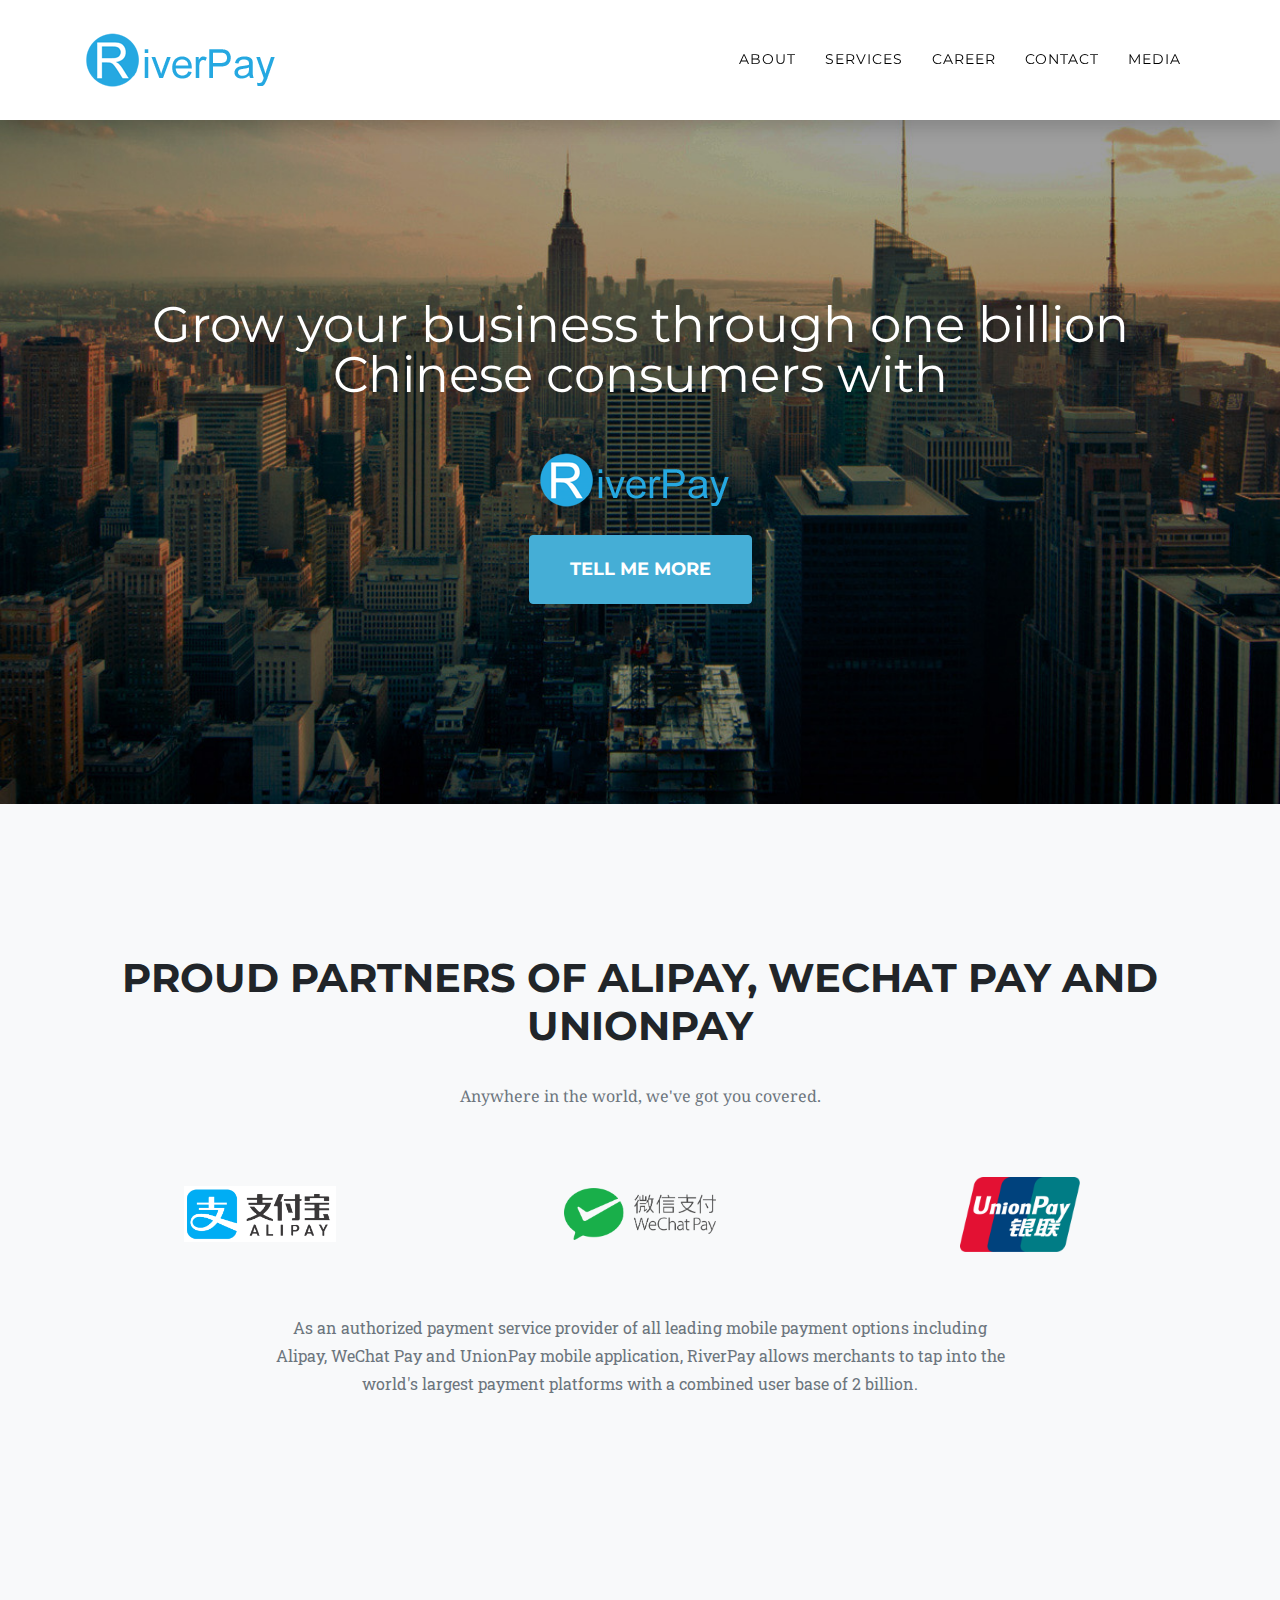
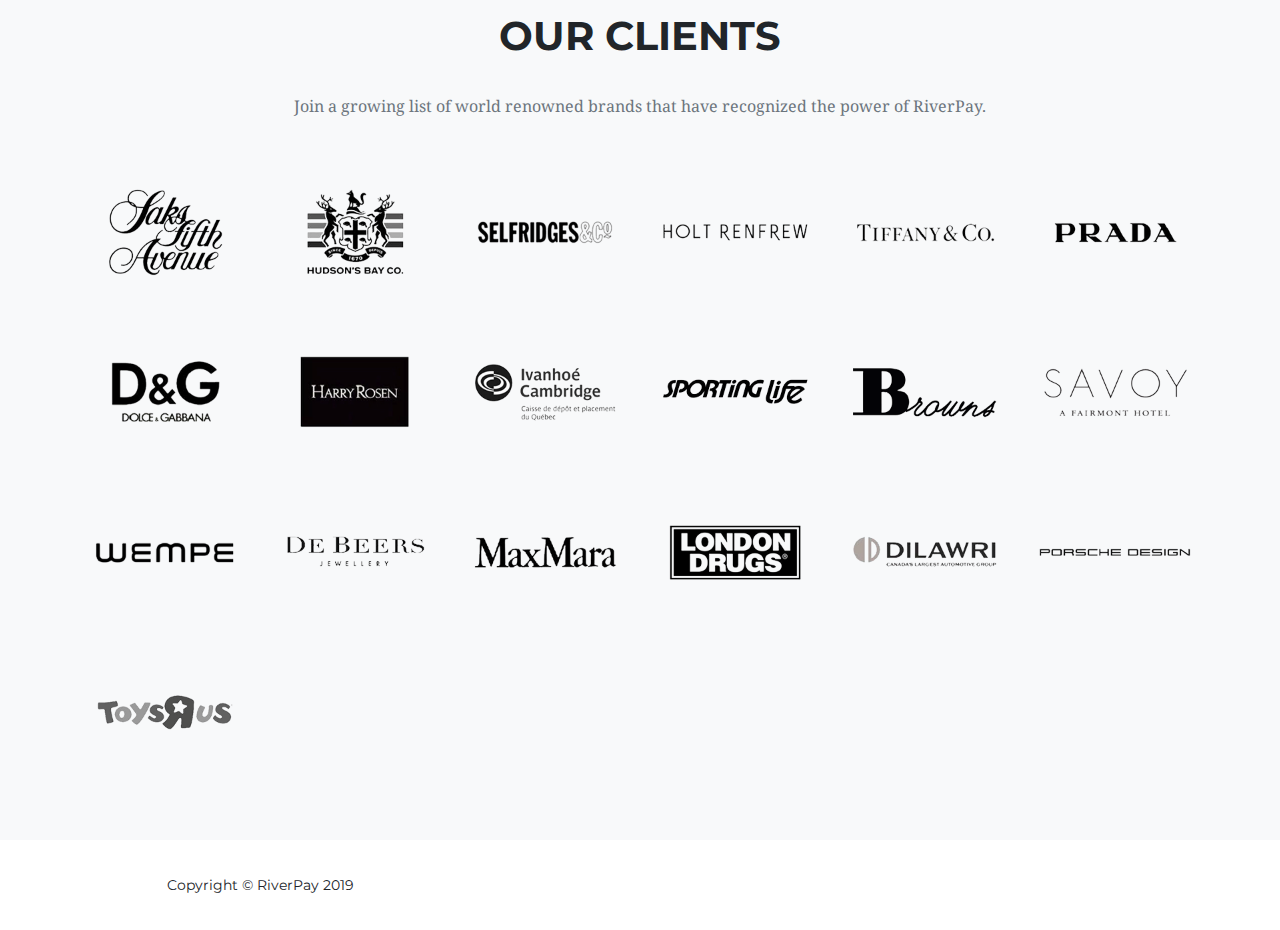
==== index.html @ f34ac9b8 "making changes for live" ====
<!DOCTYPE html>
<html lang="en">

<head>

  <meta charset="utf-8">
  <meta name="viewport" content="width=device-width, initial-scale=1, shrink-to-fit=no">
  <meta name="description" content="">
  <meta name="author" content="">

  <title>RiverPayment Home</title>

  <!-- Bootstrap core CSS -->
  <link href="vendor/bootstrap/css/bootstrap.min.css" rel="stylesheet">

  <!-- Custom fonts for this template -->
  <link href="vendor/fontawesome-free/css/all.min.css" rel="stylesheet" type="text/css">
  <link href="https://fonts.googleapis.com/css?family=Montserrat:400,700" rel="stylesheet" type="text/css">
  <link href='https://fonts.googleapis.com/css?family=Kaushan+Script' rel='stylesheet' type='text/css'>
  <link href='https://fonts.googleapis.com/css?family=Droid+Serif:400,700,400italic,700italic' rel='stylesheet' type='text/css'>
  <link href='https://fonts.googleapis.com/css?family=Roboto+Slab:400,100,300,700' rel='stylesheet' type='text/css'>

  <!-- Custom styles for this template -->
  <link href="css/about.css" rel="stylesheet">


</head>

<body id="page-top">

  <!-- Navigation -->
  <nav class="navbar navbar-expand-lg navbar-dark fixed-top shadow" id="mainNav">
    <div class="container">
      <a class="navbar-brand js-scroll-trigger" href="#page-top"><img src="img/logos/rplogo.png"></a>
      <button class="navbar-toggler navbar-toggler-right" type="button" data-toggle="collapse" data-target="#navbarResponsive" aria-controls="navbarResponsive" aria-expanded="false" aria-label="Toggle navigation">
        Menu
        <i class="fas fa-bars"></i>
      </button>
      <div class="collapse navbar-collapse" id="navbarResponsive">
        <ul class="navbar-nav text-uppercase ml-auto">
          <li class="nav-item">
            <a class="nav-link js-scroll-trigger" href="about.html">About</a>
          </li>
          <li class="nav-item">
              <a class="nav-link js-scroll-trigger" href="service.html">Services</a>
          </li>
          <li class="nav-item">
            <a class="nav-link js-scroll-trigger" href="career.html">Career</a>
          </li>
          <li class="nav-item">
            <a class="nav-link js-scroll-trigger" href="contact.html">Contact</a>
          </li>
          <li class="nav-item">
            <a class="nav-link js-scroll-trigger" href="test.html">Media</a>
          </li>
        </ul>
      </div>
    </div>
  </nav>

  <!-- Header -->
  <header class="masthead" style="background-image: url('./img/bg.jpg');">
    <div class="container">
      <div class="intro-text">
        <div class="intro-lead-in" style="color: white">Grow your business through one billion Chinese consumers with</div>
        <div class="intro-heading text-uppercase" style="color: #45aed6; font-size: xx-large"><img src="img/logos/rplogo.png"></div>
        <a class="btn btn-primary btn-xl text-uppercase js-scroll-trigger" style="background-color: #45aed6; border-color: #45aed6;" href="#Intro">Tell Me More</a>
      </div>
    </div>
  </header>


  <section id="Intro" class="services bg-light">
    <div class="container">
      <div class="row">
        <div class="col-lg-12 text-center">
          <h2 class="section-heading text-uppercase">Proud partners of Alipay, WeChat Pay and UnionPay</h2>
          <h3 class="section-subheading text-muted" style="text-align: center;">Anywhere in the world, we've got you covered.</h3>
        </div>
      </div>
      <div class="row text-center">
        <div class="col-md-4">
          <span class="fa-stack fa-4x">
            <img src="img/about/alipay2.PNG" style="max-width: 95%;">
          </span>
        </div>
        <div class="col-md-4">
          <span class="fa-stack fa-4x">
            <img src="img/about/wechat.png" style="max-width: 95%;">
          </span>
        </div>
        <div class="col-md-4">
          <span class="fa-stack fa-4x">
            <img src="img/about/unionpay.png" style="max-width: 75%;">
          </span>
        </div>
      </div>
      <br>
      <div class="row">
        <div class="col-lg-8 mx-auto text-center">
          <p class="large text-muted">As an authorized payment service provider of all leading mobile payment options including Alipay, WeChat Pay and UnionPay mobile application, RiverPay allows merchants to tap into the world's largest payment platforms with a combined user base of 2 billion.</p>
        </div>
      </div>
    </div>
  </section>

  <!-- Services -->
  <!--<section id="services">
    <div class="container">
      <div class="row">
        <div class="col-lg-12 text-center">
          <h2 class="section-heading text-uppercase">Services</h2>
          <h3 class="section-subheading text-muted" style="text-align: center;">Whether your business is online or offline, we've got a solution for you.</h3>
        </div>
      </div>
      <div class="row text-center">
        <div class="col-md-4">
          <span class="fa-stack fa-4x">
            <img class="img-fluid" src="img/portfolio/devices.png" alt="">
          </span>
          <h4 class="service-heading">In-store Standalone</h4>
          <p class="text-muted">RiverPay offers multiple standalone point-of-sale terminals for merchants who want to keep their existing POS separate. Integration is quick and seamless.</p>
        </div>
        <div class="col-md-4">
          <span class="fa-stack fa-4x">
            <img class="img-fluid" src="img/portfolio/ecr.png" alt="">
          </span>
          <h4 class="service-heading">POS Integration</h4>
          <p class="text-muted">RiverPay offers integrated solutions directly into existing cash register systems for merchants who do not want additional infrastructure. Same day integration for many POS systems.</p>
        </div>
        <div class="col-md-4">
          <span class="fa-stack fa-4x">
          <img class="img-fluid" src="img/portfolio/Shopping%20cart.png" alt="">
          </span>
          <h4 class="service-heading">E-commerce</h4>
          <p class="text-muted">RiverPay offers a full set of online API gateway to support all website or mobile payment needs. Upon enrollment, RiverPay will provide dedicated technical support to guide the setup and a typical e-commerce or m-commerce integration takes less than a week.</p>
        </div>
      </div>
    </div>
  </section>-->

  <!-- Portfolio Grid -->
  <!-- <section class="bg-light" id="portfolio">
    <div class="container">
      <div class="row">
        <div class="col-lg-12 text-center">
          <h2 class="section-heading text-uppercase">Our Solutions</h2>
          <h3 class="section-subheading text-muted">Lorem ipsum dolor sit amet consectetur.</h3>
        </div>
      </div>
      <div class="row">
        <div class="col-md-4 col-sm-6 portfolio-item">
          <a class="portfolio-link" data-toggle="modal" href="#portfolioModal1">
            <div class="portfolio-hover">
              <div class="portfolio-hover-content">
                <i class="fas fa-plus fa-3x"></i>
              </div>
            </div>
            <img class="img-fluid" src="img/portfolio/devices.png" alt="">
          </a>
          <div class="portfolio-caption">
            <h4>In-store Standalone</h4>
            <p class="text-muted">RiverPay offers multiple standalone point-of-sale terminals for merchants who want to keep their existing POS separate. Integration is quick and seamless.</p>
          </div>
        </div>
        <div class="col-md-4 col-sm-6 portfolio-item">
          <a class="portfolio-link" data-toggle="modal" href="#portfolioModal2">
            <div class="portfolio-hover">
              <div class="portfolio-hover-content">
                <i class="fas fa-plus fa-3x"></i>
              </div>
            </div>
            <img class="img-fluid" src="img/portfolio/pos.jpg" alt="">
          </a>
          <div class="portfolio-caption">
            <h4>POS Integration</h4>
            <p class="text-muted">RiverPay offers integrated solutions directly into existing cash register systems for merchants who do not want additional infrastructure. Same day integration for many POS systems.</p>
          </div>
        </div>
        <div class="col-md-4 col-sm-6 portfolio-item">
          <a class="portfolio-link" data-toggle="modal" href="#portfolioModal3">
            <div class="portfolio-hover">
              <div class="portfolio-hover-content">
                <i class="fas fa-plus fa-3x"></i>
              </div>
            </div>
            <img class="img-fluid" src="img/portfolio/03-thumbnail.jpg" alt="">
          </a>
          <div class="portfolio-caption">
            <h4>Finish</h4>
            <p class="text-muted">Identity</p>
          </div>
        </div>
        <div class="col-md-4 col-sm-6 portfolio-item">
          <a class="portfolio-link" data-toggle="modal" href="#portfolioModal4">
            <div class="portfolio-hover">
              <div class="portfolio-hover-content">
                <i class="fas fa-plus fa-3x"></i>
              </div>
            </div>
            <img class="img-fluid" src="img/portfolio/04-thumbnail.jpg" alt="">
          </a>
          <div class="portfolio-caption">
            <h4>Lines</h4>
            <p class="text-muted">Branding</p>
          </div>
        </div>
        <div class="col-md-4 col-sm-6 portfolio-item">
          <a class="portfolio-link" data-toggle="modal" href="#portfolioModal5">
            <div class="portfolio-hover">
              <div class="portfolio-hover-content">
                <i class="fas fa-plus fa-3x"></i>
              </div>
            </div>
            <img class="img-fluid" src="img/portfolio/05-thumbnail.jpg" alt="">
          </a>
          <div class="portfolio-caption">
            <h4>Southwest</h4>
            <p class="text-muted">Website Design</p>
          </div>
        </div>
        <div class="col-md-4 col-sm-6 portfolio-item">
          <a class="portfolio-link" data-toggle="modal" href="#portfolioModal6">
            <div class="portfolio-hover">
              <div class="portfolio-hover-content">
                <i class="fas fa-plus fa-3x"></i>
              </div>
            </div>
            <img class="img-fluid" src="img/portfolio/06-thumbnail.jpg" alt="">
          </a>
          <div class="portfolio-caption">
            <h4>Window</h4>
            <p class="text-muted">Photography</p>
          </div>
        </div>
      </div>
    </div>
  </section> -->

  <!-- About -->

  <!-- <section id="about">
    <div class="container">
      <div class="row">
        <div class="col-lg-12 text-center">
          <h2 class="section-heading text-uppercase">About</h2>
          <h3 class="section-subheading text-muted">Lorem ipsum dolor sit amet consectetur.</h3>
        </div>
      </div>
      <div class="row">
        <div class="col-lg-12">
          <ul class="timeline">
            <li>
              <div class="timeline-image">
                <img class="rounded-circle img-fluid" src="img/about/1.jpg" alt="">
              </div>
              <div class="timeline-panel">
                <div class="timeline-heading">
                  <h4>2009-2011</h4>
                  <h4 class="subheading">Our Humble Beginnings</h4>
                </div>
                <div class="timeline-body">
                  <p class="text-muted">Lorem ipsum dolor sit amet, consectetur adipisicing elit. Sunt ut voluptatum eius sapiente, totam reiciendis temporibus qui quibusdam, recusandae sit vero unde, sed, incidunt et ea quo dolore laudantium consectetur!</p>
                </div>
              </div>
            </li>
            <li class="timeline-inverted">
              <div class="timeline-image">
                <img class="rounded-circle img-fluid" src="img/about/2.jpg" alt="">
              </div>
              <div class="timeline-panel">
                <div class="timeline-heading">
                  <h4>March 2011</h4>
                  <h4 class="subheading">An Agency is Born</h4>
                </div>
                <div class="timeline-body">
                  <p class="text-muted">Lorem ipsum dolor sit amet, consectetur adipisicing elit. Sunt ut voluptatum eius sapiente, totam reiciendis temporibus qui quibusdam, recusandae sit vero unde, sed, incidunt et ea quo dolore laudantium consectetur!</p>
                </div>
              </div>
            </li>
            <li>
              <div class="timeline-image">
                <img class="rounded-circle img-fluid" src="img/about/3.jpg" alt="">
              </div>
              <div class="timeline-panel">
                <div class="timeline-heading">
                  <h4>December 2012</h4>
                  <h4 class="subheading">Transition to Full Service</h4>
                </div>
                <div class="timeline-body">
                  <p class="text-muted">Lorem ipsum dolor sit amet, consectetur adipisicing elit. Sunt ut voluptatum eius sapiente, totam reiciendis temporibus qui quibusdam, recusandae sit vero unde, sed, incidunt et ea quo dolore laudantium consectetur!</p>
                </div>
              </div>
            </li>
            <li class="timeline-inverted">
              <div class="timeline-image">
                <img class="rounded-circle img-fluid" src="img/about/4.jpg" alt="">
              </div>
              <div class="timeline-panel">
                <div class="timeline-heading">
                  <h4>July 2014</h4>
                  <h4 class="subheading">Phase Two Expansion</h4>
                </div>
                <div class="timeline-body">
                  <p class="text-muted">Lorem ipsum dolor sit amet, consectetur adipisicing elit. Sunt ut voluptatum eius sapiente, totam reiciendis temporibus qui quibusdam, recusandae sit vero unde, sed, incidunt et ea quo dolore laudantium consectetur!</p>
                </div>
              </div>
            </li>
            <li class="timeline-inverted">
              <div class="timeline-image">
                <h4>Be Part
                  <br>Of Our
                  <br>Story!</h4>
              </div>
            </li>
          </ul>
        </div>
      </div>
    </div>
  </section> -->

  <!-- Team -->
 <!-- <section class="bg-light" id="team">
    <div class="container">
      <div class="row">
        <div class="col-lg-12 text-center">
          <h2 class="section-heading text-uppercase">Our Amazing Team</h2>
          <h3 class="section-subheading text-muted">Lorem ipsum dolor sit amet consectetur.</h3>
        </div>
      </div>
      <div class="row">
        <div class="col-sm-4">
          <div class="team-member">
            <img class="mx-auto rounded-circle" src="img/team/1.jpg" alt="">
            <h4>Kay Garland</h4>
            <p class="text-muted">Lead Designer</p>
            <ul class="list-inline social-buttons">
              <li class="list-inline-item">
                <a href="#">
                  <i class="fab fa-twitter"></i>
                </a>
              </li>
              <li class="list-inline-item">
                <a href="#">
                  <i class="fab fa-facebook-f"></i>
                </a>
              </li>
              <li class="list-inline-item">
                <a href="#">
                  <i class="fab fa-linkedin-in"></i>
                </a>
              </li>
            </ul>
          </div>
        </div>
        <div class="col-sm-4">
          <div class="team-member">
            <img class="mx-auto rounded-circle" src="img/team/2.jpg" alt="">
            <h4>Larry Parker</h4>
            <p class="text-muted">Lead Marketer</p>
            <ul class="list-inline social-buttons">
              <li class="list-inline-item">
                <a href="#">
                  <i class="fab fa-twitter"></i>
                </a>
              </li>
              <li class="list-inline-item">
                <a href="#">
                  <i class="fab fa-facebook-f"></i>
                </a>
              </li>
              <li class="list-inline-item">
                <a href="#">
                  <i class="fab fa-linkedin-in"></i>
                </a>
              </li>
            </ul>
          </div>
        </div>
        <div class="col-sm-4">
          <div class="team-member">
            <img class="mx-auto rounded-circle" src="img/team/3.jpg" alt="">
            <h4>Diana Pertersen</h4>
            <p class="text-muted">Lead Developer</p>
            <ul class="list-inline social-buttons">
              <li class="list-inline-item">
                <a href="#">
                  <i class="fab fa-twitter"></i>
                </a>
              </li>
              <li class="list-inline-item">
                <a href="#">
                  <i class="fab fa-facebook-f"></i>
                </a>
              </li>
              <li class="list-inline-item">
                <a href="#">
                  <i class="fab fa-linkedin-in"></i>
                </a>
              </li>
            </ul>
          </div>
        </div>
      </div>
      <div class="row">
        <div class="col-lg-8 mx-auto text-center">
          <p class="large text-muted">Lorem ipsum dolor sit amet, consectetur adipisicing elit. Aut eaque, laboriosam veritatis, quos non quis ad perspiciatis, totam corporis ea, alias ut unde.</p>
        </div>
      </div>
    </div>
  </section> -->

  <!-- Clients -->
  <section class="py-5 bg-light">
    <div class="container">
      <div class="row">
        <div class="col-lg-12 text-center">
          <h2 class="section-heading text-uppercase">Our Clients</h2>
          <h3 class="section-subheading text-muted" style="text-align: center;">Join a growing list of world renowned brands that have recognized the power of RiverPay.</h3>
        </div>
      </div>
      <div class="row">
        <div class="col-md-2 col-sm-5">
          <a href="https://www.saksfifthavenue.com/Entry.jsp">
            <img class="img-fluid d-block mx-auto rounded-circle z-depth-2" src="img/logos/saks_logo.png" alt="">
          </a>
        </div>
        <div class="col-md-2 col-sm-5">
          <a href="https://www.thebay.com/">
            <img class="img-fluid d-block mx-auto rounded-circle z-depth-2" src="img/logos/hbc_logo.png" alt="">
          </a>
        </div>
        <div class="col-md-2 col-sm-5">
          <a href="http://www.selfridges.com/GB/en/">
            <img class="img-fluid d-block mx-auto" src="img/logos/selfridges_logo.png" alt="">
          </a>
        </div>
        <div class="col-md-2 col-sm-5">
          <a href="https://www.holtrenfrew.com/">
            <img class="img-fluid d-block mx-auto" src="img/logos/hf_logo.png" alt="">
          </a>
        </div>
        <div class="col-md-2 col-sm-5">
          <a href="https://www.tiffany.com/">
            <img class="img-fluid d-block mx-auto rounded-circle z-depth-2" src="img/logos/tiffany_logo.png" alt="">
          </a>
        </div>
        <div class="col-md-2 col-sm-5">
          <a href="https://www.prada.com/">
            <img class="img-fluid d-block mx-auto rounded-circle z-depth-2" src="img/logos/prada_logo.png" alt="">
          </a>
        </div>
        <div class="col-md-2 col-sm-5">
          <a href="https://www.dolcegabbana.com/">
            <img class="img-fluid d-block mx-auto rounded-circle z-depth-2" src="img/logos/dg_logo.png" alt="">
          </a>
        </div>
        <div class="col-md-2 col-sm-5">
          <a href="https://www.harryrosen.com/en/">
            <img class="img-fluid d-block mx-auto rounded-circle z-depth-2" src="img/logos/hr_logo.png" alt="">
          </a>
        </div>
        <div class="col-md-2 col-sm-5">
          <a href="https://www.ivanhoecambridge.com/en">
            <img class="img-fluid d-block mx-auto rounded-circle z-depth-2" src="img/logos/ivan_logo.png" alt="">
          </a>
        </div>
        <div class="col-md-2 col-sm-5">
          <a href="https://www.sportinglife.ca/">
            <img class="img-fluid d-block mx-auto rounded-circle z-depth-2" src="img/logos/sport_logo.png" alt="">
          </a>
        </div>
        <div class="col-md-2 col-sm-5">
          <a href="https://www.brownsshoes.com/">
            <img class="img-fluid d-block mx-auto rounded-circle z-depth-2" src="img/logos/browns_logo.png" alt="">
          </a>
        </div>
        <div class="col-md-2 col-sm-5">
          <a href="https://www.thesavoylondon.com/">
            <img class="img-fluid d-block mx-auto rounded-circle z-depth-2" src="img/logos/savoy_logo.png" alt="">
          </a>
        </div>
        <div class="col-md-2 col-sm-5">
        <a href="https://www.wempe.com/">
          <img class="img-fluid d-block mx-auto rounded-circle z-depth-2" src="img/logos/wempe_logo.png" alt="">
        </a>
      </div>
        <div class="col-md-2 col-sm-5">
          <a href="https://www.debeersgroup.com/">
            <img class="img-fluid d-block mx-auto rounded-circle z-depth-2" src="img/logos/debeers_logo.png" alt="">
          </a>
        </div>
        <div class="col-md-2 col-sm-5">
          <a href="https://www.maxmara.com/">
            <img class="img-fluid d-block mx-auto rounded-circle z-depth-2" src="img/logos/maxmara_logo.png" alt="">
          </a>
        </div>
        <div class="col-md-2 col-sm-5">
          <a href="https://www.londondrugs.com/">
            <img class="img-fluid d-block mx-auto rounded-circle z-depth-2" src="img/logos/londond_logo.png" alt="">
          </a>
        </div>
        <div class="col-md-2 col-sm-5">
          <a href="https://dilawri.ca/">
            <img class="img-fluid d-block mx-auto rounded-circle z-depth-2" src="img/logos/dilawri_logo.png" alt="">
          </a>
        </div>
        <div class="col-md-2 col-sm-5">
          <a href="https://www.porsche-design.com/">
            <img class="img-fluid d-block mx-auto rounded-circle z-depth-2" src="img/logos/porsche_logo.png" alt="">
          </a>
        </div>
        <div class="col-md-2 col-sm-5">
          <a href="http://www.toysrus.ca/">
            <img class="img-fluid d-block mx-auto rounded-circle z-depth-2" src="img/logos/toys_logo.png" alt="">
          </a>
        </div>
      </div>
    </div>
  </section>

  <!-- Footer -->
  <footer>
    <div class="container">
      <div class="row">
        <div class="col-md-4">
          <span class="copyright">Copyright &copy; RiverPay 2019</span>
        </div>
      </div>
    </div>
  </footer>

  <!-- Portfolio Modals -->

  <!-- Modal 1 -->
  <div class="portfolio-modal modal fade" id="portfolioModal1" tabindex="-1" role="dialog" aria-hidden="true">
    <div class="modal-dialog">
      <div class="modal-content">
        <div class="close-modal" data-dismiss="modal">
          <div class="lr">
            <div class="rl"></div>
          </div>
        </div>
        <div class="container">
          <div class="row">
            <div class="col-lg-8 mx-auto">
              <div class="modal-body">
                <!-- Project Details Go Here -->
                <h2 class="text-uppercase">Project Name</h2>
                <p class="item-intro text-muted">Lorem ipsum dolor sit amet consectetur.</p>
                <img class="img-fluid d-block mx-auto" src="img/portfolio/01-full.jpg" alt="">
                <p>Use this area to describe your project. Lorem ipsum dolor sit amet, consectetur adipisicing elit. Est blanditiis dolorem culpa incidunt minus dignissimos deserunt repellat aperiam quasi sunt officia expedita beatae cupiditate, maiores repudiandae, nostrum, reiciendis facere nemo!</p>
                <ul class="list-inline">
                  <li>Date: January 2017</li>
                  <li>Client: Threads</li>
                  <li>Category: Illustration</li>
                </ul>
                <button class="btn btn-primary" data-dismiss="modal" type="button">
                  <i class="fas fa-times"></i>
                  Close Project</button>
              </div>
            </div>
          </div>
        </div>
      </div>
    </div>
  </div>

  <!-- Modal 2 -->
  <div class="portfolio-modal modal fade" id="portfolioModal2" tabindex="-1" role="dialog" aria-hidden="true">
    <div class="modal-dialog">
      <div class="modal-content">
        <div class="close-modal" data-dismiss="modal">
          <div class="lr">
            <div class="rl"></div>
          </div>
        </div>
        <div class="container">
          <div class="row">
            <div class="col-lg-8 mx-auto">
              <div class="modal-body">
                <!-- Project Details Go Here -->
                <h2 class="text-uppercase">Project Name</h2>
                <p class="item-intro text-muted">Lorem ipsum dolor sit amet consectetur.</p>
                <img class="img-fluid d-block mx-auto" src="img/portfolio/02-full.jpg" alt="">
                <p>Use this area to describe your project. Lorem ipsum dolor sit amet, consectetur adipisicing elit. Est blanditiis dolorem culpa incidunt minus dignissimos deserunt repellat aperiam quasi sunt officia expedita beatae cupiditate, maiores repudiandae, nostrum, reiciendis facere nemo!</p>
                <ul class="list-inline">
                  <li>Date: January 2017</li>
                  <li>Client: Explore</li>
                  <li>Category: Graphic Design</li>
                </ul>
                <button class="btn btn-primary" data-dismiss="modal" type="button">
                  <i class="fas fa-times"></i>
                  Close Project</button>
              </div>
            </div>
          </div>
        </div>
      </div>
    </div>
  </div>

  <!-- Modal 3 -->
  <div class="portfolio-modal modal fade" id="portfolioModal3" tabindex="-1" role="dialog" aria-hidden="true">
    <div class="modal-dialog">
      <div class="modal-content">
        <div class="close-modal" data-dismiss="modal">
          <div class="lr">
            <div class="rl"></div>
          </div>
        </div>
        <div class="container">
          <div class="row">
            <div class="col-lg-8 mx-auto">
              <div class="modal-body">
                <!-- Project Details Go Here -->
                <h2 class="text-uppercase">Project Name</h2>
                <p class="item-intro text-muted">Lorem ipsum dolor sit amet consectetur.</p>
                <img class="img-fluid d-block mx-auto" src="img/portfolio/03-full.jpg" alt="">
                <p>Use this area to describe your project. Lorem ipsum dolor sit amet, consectetur adipisicing elit. Est blanditiis dolorem culpa incidunt minus dignissimos deserunt repellat aperiam quasi sunt officia expedita beatae cupiditate, maiores repudiandae, nostrum, reiciendis facere nemo!</p>
                <ul class="list-inline">
                  <li>Date: January 2017</li>
                  <li>Client: Finish</li>
                  <li>Category: Identity</li>
                </ul>
                <button class="btn btn-primary" data-dismiss="modal" type="button">
                  <i class="fas fa-times"></i>
                  Close Project</button>
              </div>
            </div>
          </div>
        </div>
      </div>
    </div>
  </div>

  <!-- Modal 4 -->
  <div class="portfolio-modal modal fade" id="portfolioModal4" tabindex="-1" role="dialog" aria-hidden="true">
    <div class="modal-dialog">
      <div class="modal-content">
        <div class="close-modal" data-dismiss="modal">
          <div class="lr">
            <div class="rl"></div>
          </div>
        </div>
        <div class="container">
          <div class="row">
            <div class="col-lg-8 mx-auto">
              <div class="modal-body">
                <!-- Project Details Go Here -->
                <h2 class="text-uppercase">Project Name</h2>
                <p class="item-intro text-muted">Lorem ipsum dolor sit amet consectetur.</p>
                <img class="img-fluid d-block mx-auto" src="img/portfolio/04-full.jpg" alt="">
                <p>Use this area to describe your project. Lorem ipsum dolor sit amet, consectetur adipisicing elit. Est blanditiis dolorem culpa incidunt minus dignissimos deserunt repellat aperiam quasi sunt officia expedita beatae cupiditate, maiores repudiandae, nostrum, reiciendis facere nemo!</p>
                <ul class="list-inline">
                  <li>Date: January 2017</li>
                  <li>Client: Lines</li>
                  <li>Category: Branding</li>
                </ul>
                <button class="btn btn-primary" data-dismiss="modal" type="button">
                  <i class="fas fa-times"></i>
                  Close Project</button>
              </div>
            </div>
          </div>
        </div>
      </div>
    </div>
  </div>

  <!-- Modal 5 -->
  <div class="portfolio-modal modal fade" id="portfolioModal5" tabindex="-1" role="dialog" aria-hidden="true">
    <div class="modal-dialog">
      <div class="modal-content">
        <div class="close-modal" data-dismiss="modal">
          <div class="lr">
            <div class="rl"></div>
          </div>
        </div>
        <div class="container">
          <div class="row">
            <div class="col-lg-8 mx-auto">
              <div class="modal-body">
                <!-- Project Details Go Here -->
                <h2 class="text-uppercase">Project Name</h2>
                <p class="item-intro text-muted">Lorem ipsum dolor sit amet consectetur.</p>
                <img class="img-fluid d-block mx-auto" src="img/portfolio/05-full.jpg" alt="">
                <p>Use this area to describe your project. Lorem ipsum dolor sit amet, consectetur adipisicing elit. Est blanditiis dolorem culpa incidunt minus dignissimos deserunt repellat aperiam quasi sunt officia expedita beatae cupiditate, maiores repudiandae, nostrum, reiciendis facere nemo!</p>
                <ul class="list-inline">
                  <li>Date: January 2017</li>
                  <li>Client: Southwest</li>
                  <li>Category: Website Design</li>
                </ul>
                <button class="btn btn-primary" data-dismiss="modal" type="button">
                  <i class="fas fa-times"></i>
                  Close Project</button>
              </div>
            </div>
          </div>
        </div>
      </div>
    </div>
  </div>

  <!-- Modal 6 -->
  <div class="portfolio-modal modal fade" id="portfolioModal6" tabindex="-1" role="dialog" aria-hidden="true">
    <div class="modal-dialog">
      <div class="modal-content">
        <div class="close-modal" data-dismiss="modal">
          <div class="lr">
            <div class="rl"></div>
          </div>
        </div>
        <div class="container">
          <div class="row">
            <div class="col-lg-8 mx-auto">
              <div class="modal-body">
                <!-- Project Details Go Here -->
                <h2 class="text-uppercase">Project Name</h2>
                <p class="item-intro text-muted">Lorem ipsum dolor sit amet consectetur.</p>
                <img class="img-fluid d-block mx-auto" src="img/portfolio/06-full.jpg" alt="">
                <p>Use this area to describe your project. Lorem ipsum dolor sit amet, consectetur adipisicing elit. Est blanditiis dolorem culpa incidunt minus dignissimos deserunt repellat aperiam quasi sunt officia expedita beatae cupiditate, maiores repudiandae, nostrum, reiciendis facere nemo!</p>
                <ul class="list-inline">
                  <li>Date: January 2017</li>
                  <li>Client: Window</li>
                  <li>Category: Photography</li>
                </ul>
                <button class="btn btn-primary" data-dismiss="modal" type="button">
                  <i class="fas fa-times"></i>
                  Close Project</button>
              </div>
            </div>
          </div>
        </div>
      </div>
    </div>
  </div>

  <!-- Bootstrap core JavaScript -->
  <script src="vendor/jquery/jquery.min.js"></script>
  <script src="vendor/bootstrap/js/bootstrap.bundle.min.js"></script>

  <!-- Plugin JavaScript -->
  <script src="vendor/jquery-easing/jquery.easing.min.js"></script>

  <!-- Contact form JavaScript -->
  <script src="js/jqBootstrapValidation.js"></script>
  <script src="js/contact_me.js"></script>

  <!-- Custom scripts for this template -->
  <script src="js/agency.min.js"></script>

</body>

</html>
---- vendor/fontawesome-free/css/all.min.css ----
.fa,.fab,.fal,.far,.fas{-moz-osx-font-smoothing:grayscale;-webkit-font-smoothing:antialiased;display:inline-block;font-style:normal;font-variant:normal;text-rendering:auto;line-height:1}.fa-lg{font-size:1.33333em;line-height:.75em;vertical-align:-.0667em}.fa-xs{font-size:.75em}.fa-sm{font-size:.875em}.fa-1x{font-size:1em}.fa-2x{font-size:2em}.fa-3x{font-size:3em}.fa-4x{font-size:4em}.fa-5x{font-size:5em}.fa-6x{font-size:6em}.fa-7x{font-size:7em}.fa-8x{font-size:8em}.fa-9x{font-size:9em}.fa-10x{font-size:10em}.fa-fw{text-align:center;width:1.25em}.fa-ul{list-style-type:none;margin-left:2.5em;padding-left:0}.fa-ul>li{position:relative}.fa-li{left:-2em;position:absolute;text-align:center;width:2em;line-height:inherit}.fa-border{border:.08em solid #eee;border-radius:.1em;padding:.2em .25em .15em}.fa-pull-left{float:left}.fa-pull-right{float:right}.fa.fa-pull-left,.fab.fa-pull-left,.fal.fa-pull-left,.far.fa-pull-left,.fas.fa-pull-left{margin-right:.3em}.fa.fa-pull-right,.fab.fa-pull-right,.fal.fa-pull-right,.far.fa-pull-right,.fas.fa-pull-right{margin-left:.3em}.fa-spin{animation:fa-spin 2s infinite linear}.fa-pulse{animation:fa-spin 1s infinite steps(8)}@keyframes fa-spin{0%{transform:rotate(0deg)}to{transform:rotate(1turn)}}.fa-rotate-90{-ms-filter:"progid:DXImageTransform.Microsoft.BasicImage(rotation=1)";transform:rotate(90deg)}.fa-rotate-180{-ms-filter:"progid:DXImageTransform.Microsoft.BasicImage(rotation=2)";transform:rotate(180deg)}.fa-rotate-270{-ms-filter:"progid:DXImageTransform.Microsoft.BasicImage(rotation=3)";transform:rotate(270deg)}.fa-flip-horizontal{-ms-filter:"progid:DXImageTransform.Microsoft.BasicImage(rotation=0, mirror=1)";transform:scaleX(-1)}.fa-flip-vertical{transform:scaleY(-1)}.fa-flip-both,.fa-flip-horizontal.fa-flip-vertical,.fa-flip-vertical{-ms-filter:"progid:DXImageTransform.Microsoft.BasicImage(rotation=2, mirror=1)"}.fa-flip-both,.fa-flip-horizontal.fa-flip-vertical{transform:scale(-1)}:root .fa-flip-both,:root .fa-flip-horizontal,:root .fa-flip-vertical,:root .fa-rotate-90,:root .fa-rotate-180,:root .fa-rotate-270{filter:none}.fa-stack{display:inline-block;height:2em;line-height:2em;position:relative;vertical-align:middle;width:2.5em}.fa-stack-1x,.fa-stack-2x{left:0;position:absolute;text-align:center;width:100%}.fa-stack-1x{line-height:inherit}.fa-stack-2x{font-size:2em}.fa-inverse{color:#fff}.fa-500px:before{content:"\f26e"}.fa-accessible-icon:before{content:"\f368"}.fa-accusoft:before{content:"\f369"}.fa-acquisitions-incorporated:before{content:"\f6af"}.fa-ad:before{content:"\f641"}.fa-address-book:before{content:"\f2b9"}.fa-address-card:before{content:"\f2bb"}.fa-adjust:before{content:"\f042"}.fa-adn:before{content:"\f170"}.fa-adobe:before{content:"\f778"}.fa-adversal:before{content:"\f36a"}.fa-affiliatetheme:before{content:"\f36b"}.fa-air-freshener:before{content:"\f5d0"}.fa-algolia:before{content:"\f36c"}.fa-align-center:before{content:"\f037"}.fa-align-justify:before{content:"\f039"}.fa-align-left:before{content:"\f036"}.fa-align-right:before{content:"\f038"}.fa-alipay:before{content:"\f642"}.fa-allergies:before{content:"\f461"}.fa-amazon:before{content:"\f270"}.fa-amazon-pay:before{content:"\f42c"}.fa-ambulance:before{content:"\f0f9"}.fa-american-sign-language-interpreting:before{content:"\f2a3"}.fa-amilia:before{content:"\f36d"}.fa-anchor:before{content:"\f13d"}.fa-android:before{content:"\f17b"}.fa-angellist:before{content:"\f209"}.fa-angle-double-down:before{content:"\f103"}.fa-angle-double-left:before{content:"\f100"}.fa-angle-double-right:before{content:"\f101"}.fa-angle-double-up:before{content:"\f102"}.fa-angle-down:before{content:"\f107"}.fa-angle-left:before{content:"\f104"}.fa-angle-right:before{content:"\f105"}.fa-angle-up:before{content:"\f106"}.fa-angry:before{content:"\f556"}.fa-angrycreative:before{content:"\f36e"}.fa-angular:before{content:"\f420"}.fa-ankh:before{content:"\f644"}.fa-app-store:before{content:"\f36f"}.fa-app-store-ios:before{content:"\f370"}.fa-apper:before{content:"\f371"}.fa-apple:before{content:"\f179"}.fa-apple-alt:before{content:"\f5d1"}.fa-apple-pay:before{content:"\f415"}.fa-archive:before{content:"\f187"}.fa-archway:before{content:"\f557"}.fa-arrow-alt-circle-down:before{content:"\f358"}.fa-arrow-alt-circle-left:before{content:"\f359"}.fa-arrow-alt-circle-right:before{content:"\f35a"}.fa-arrow-alt-circle-up:before{content:"\f35b"}.fa-arrow-circle-down:before{content:"\f0ab"}.fa-arrow-circle-left:before{content:"\f0a8"}.fa-arrow-circle-right:before{content:"\f0a9"}.fa-arrow-circle-up:before{content:"\f0aa"}.fa-arrow-down:before{content:"\f063"}.fa-arrow-left:before{content:"\f060"}.fa-arrow-right:before{content:"\f061"}.fa-arrow-up:before{content:"\f062"}.fa-arrows-alt:before{content:"\f0b2"}.fa-arrows-alt-h:before{content:"\f337"}.fa-arrows-alt-v:before{content:"\f338"}.fa-artstation:before{content:"\f77a"}.fa-assistive-listening-systems:before{content:"\f2a2"}.fa-asterisk:before{content:"\f069"}.fa-asymmetrik:before{content:"\f372"}.fa-at:before{content:"\f1fa"}.fa-atlas:before{content:"\f558"}.fa-atlassian:before{content:"\f77b"}.fa-atom:before{content:"\f5d2"}.fa-audible:before{content:"\f373"}.fa-audio-description:before{content:"\f29e"}.fa-autoprefixer:before{content:"\f41c"}.fa-avianex:before{content:"\f374"}.fa-aviato:before{content:"\f421"}.fa-award:before{content:"\f559"}.fa-aws:before{content:"\f375"}.fa-baby:before{content:"\f77c"}.fa-baby-carriage:before{content:"\f77d"}.fa-backspace:before{content:"\f55a"}.fa-backward:before{content:"\f04a"}.fa-bacon:before{content:"\f7e5"}.fa-balance-scale:before{content:"\f24e"}.fa-ban:before{content:"\f05e"}.fa-band-aid:before{content:"\f462"}.fa-bandcamp:before{content:"\f2d5"}.fa-barcode:before{content:"\f02a"}.fa-bars:before{content:"\f0c9"}.fa-baseball-ball:before{content:"\f433"}.fa-basketball-ball:before{content:"\f434"}.fa-bath:before{content:"\f2cd"}.fa-battery-empty:before{content:"\f244"}.fa-battery-full:before{content:"\f240"}.fa-battery-half:before{content:"\f242"}.fa-battery-quarter:before{content:"\f243"}.fa-battery-three-quarters:before{content:"\f241"}.fa-bed:before{content:"\f236"}.fa-beer:before{content:"\f0fc"}.fa-behance:before{content:"\f1b4"}.fa-behance-square:before{content:"\f1b5"}.fa-bell:before{content:"\f0f3"}.fa-bell-slash:before{content:"\f1f6"}.fa-bezier-curve:before{content:"\f55b"}.fa-bible:before{content:"\f647"}.fa-bicycle:before{content:"\f206"}.fa-bimobject:before{content:"\f378"}.fa-binoculars:before{content:"\f1e5"}.fa-biohazard:before{content:"\f780"}.fa-birthday-cake:before{content:"\f1fd"}.fa-bitbucket:before{content:"\f171"}.fa-bitcoin:before{content:"\f379"}.fa-bity:before{content:"\f37a"}.fa-black-tie:before{content:"\f27e"}.fa-blackberry:before{content:"\f37b"}.fa-blender:before{content:"\f517"}.fa-blender-phone:before{content:"\f6b6"}.fa-blind:before{content:"\f29d"}.fa-blog:before{content:"\f781"}.fa-blogger:before{content:"\f37c"}.fa-blogger-b:before{content:"\f37d"}.fa-bluetooth:before{content:"\f293"}.fa-bluetooth-b:before{content:"\f294"}.fa-bold:before{content:"\f032"}.fa-bolt:before{content:"\f0e7"}.fa-bomb:before{content:"\f1e2"}.fa-bone:before{content:"\f5d7"}.fa-bong:before{content:"\f55c"}.fa-book:before{content:"\f02d"}.fa-book-dead:before{content:"\f6b7"}.fa-book-medical:before{content:"\f7e6"}.fa-book-open:before{content:"\f518"}.fa-book-reader:before{content:"\f5da"}.fa-bookmark:before{content:"\f02e"}.fa-bowling-ball:before{content:"\f436"}.fa-box:before{content:"\f466"}.fa-box-open:before{content:"\f49e"}.fa-boxes:before{content:"\f468"}.fa-braille:before{content:"\f2a1"}.fa-brain:before{content:"\f5dc"}.fa-bread-slice:before{content:"\f7ec"}.fa-briefcase:before{content:"\f0b1"}.fa-briefcase-medical:before{content:"\f469"}.fa-broadcast-tower:before{content:"\f519"}.fa-broom:before{content:"\f51a"}.fa-brush:before{content:"\f55d"}.fa-btc:before{content:"\f15a"}.fa-bug:before{content:"\f188"}.fa-building:before{content:"\f1ad"}.fa-bullhorn:before{content:"\f0a1"}.fa-bullseye:before{content:"\f140"}.fa-burn:before{content:"\f46a"}.fa-buromobelexperte:before{content:"\f37f"}.fa-bus:before{content:"\f207"}.fa-bus-alt:before{content:"\f55e"}.fa-business-time:before{content:"\f64a"}.fa-buysellads:before{content:"\f20d"}.fa-calculator:before{content:"\f1ec"}.fa-calendar:before{content:"\f133"}.fa-calendar-alt:before{content:"\f073"}.fa-calendar-check:before{content:"\f274"}.fa-calendar-day:before{content:"\f783"}.fa-calendar-minus:before{content:"\f272"}.fa-calendar-plus:before{content:"\f271"}.fa-calendar-times:before{content:"\f273"}.fa-calendar-week:before{content:"\f784"}.fa-camera:before{content:"\f030"}.fa-camera-retro:before{content:"\f083"}.fa-campground:before{content:"\f6bb"}.fa-canadian-maple-leaf:before{content:"\f785"}.fa-candy-cane:before{content:"\f786"}.fa-cannabis:before{content:"\f55f"}.fa-capsules:before{content:"\f46b"}.fa-car:before{content:"\f1b9"}.fa-car-alt:before{content:"\f5de"}.fa-car-battery:before{content:"\f5df"}.fa-car-crash:before{content:"\f5e1"}.fa-car-side:before{content:"\f5e4"}.fa-caret-down:before{content:"\f0d7"}.fa-caret-left:before{content:"\f0d9"}.fa-caret-right:before{content:"\f0da"}.fa-caret-square-down:before{content:"\f150"}.fa-caret-square-left:before{content:"\f191"}.fa-caret-square-right:before{content:"\f152"}.fa-caret-square-up:before{content:"\f151"}.fa-caret-up:before{content:"\f0d8"}.fa-carrot:before{content:"\f787"}.fa-cart-arrow-down:before{content:"\f218"}.fa-cart-plus:before{content:"\f217"}.fa-cash-register:before{content:"\f788"}.fa-cat:before{content:"\f6be"}.fa-cc-amazon-pay:before{content:"\f42d"}.fa-cc-amex:before{content:"\f1f3"}.fa-cc-apple-pay:before{content:"\f416"}.fa-cc-diners-club:before{content:"\f24c"}.fa-cc-discover:before{content:"\f1f2"}.fa-cc-jcb:before{content:"\f24b"}.fa-cc-mastercard:before{content:"\f1f1"}.fa-cc-paypal:before{content:"\f1f4"}.fa-cc-stripe:before{content:"\f1f5"}.fa-cc-visa:before{content:"\f1f0"}.fa-centercode:before{content:"\f380"}.fa-centos:before{content:"\f789"}.fa-certificate:before{content:"\f0a3"}.fa-chair:before{content:"\f6c0"}.fa-chalkboard:before{content:"\f51b"}.fa-chalkboard-teacher:before{content:"\f51c"}.fa-charging-station:before{content:"\f5e7"}.fa-chart-area:before{content:"\f1fe"}.fa-chart-bar:before{content:"\f080"}.fa-chart-line:before{content:"\f201"}.fa-chart-pie:before{content:"\f200"}.fa-check:before{content:"\f00c"}.fa-check-circle:before{content:"\f058"}.fa-check-double:before{content:"\f560"}.fa-check-square:before{content:"\f14a"}.fa-cheese:before{content:"\f7ef"}.fa-chess:before{content:"\f439"}.fa-chess-bishop:before{content:"\f43a"}.fa-chess-board:before{content:"\f43c"}.fa-chess-king:before{content:"\f43f"}.fa-chess-knight:before{content:"\f441"}.fa-chess-pawn:before{content:"\f443"}.fa-chess-queen:before{content:"\f445"}.fa-chess-rook:before{content:"\f447"}.fa-chevron-circle-down:before{content:"\f13a"}.fa-chevron-circle-left:before{content:"\f137"}.fa-chevron-circle-right:before{content:"\f138"}.fa-chevron-circle-up:before{content:"\f139"}.fa-chevron-down:before{content:"\f078"}.fa-chevron-left:before{content:"\f053"}.fa-chevron-right:before{content:"\f054"}.fa-chevron-up:before{content:"\f077"}.fa-child:before{content:"\f1ae"}.fa-chrome:before{content:"\f268"}.fa-church:before{content:"\f51d"}.fa-circle:before{content:"\f111"}.fa-circle-notch:before{content:"\f1ce"}.fa-city:before{content:"\f64f"}.fa-clinic-medical:before{content:"\f7f2"}.fa-clipboard:before{content:"\f328"}.fa-clipboard-check:before{content:"\f46c"}.fa-clipboard-list:before{content:"\f46d"}.fa-clock:before{content:"\f017"}.fa-clone:before{content:"\f24d"}.fa-closed-captioning:before{content:"\f20a"}.fa-cloud:before{content:"\f0c2"}.fa-cloud-download-alt:before{content:"\f381"}.fa-cloud-meatball:before{content:"\f73b"}.fa-cloud-moon:before{content:"\f6c3"}.fa-cloud-moon-rain:before{content:"\f73c"}.fa-cloud-rain:before{content:"\f73d"}.fa-cloud-showers-heavy:before{content:"\f740"}.fa-cloud-sun:before{content:"\f6c4"}.fa-cloud-sun-rain:before{content:"\f743"}.fa-cloud-upload-alt:before{content:"\f382"}.fa-cloudscale:before{content:"\f383"}.fa-cloudsmith:before{content:"\f384"}.fa-cloudversify:before{content:"\f385"}.fa-cocktail:before{content:"\f561"}.fa-code:before{content:"\f121"}.fa-code-branch:before{content:"\f126"}.fa-codepen:before{content:"\f1cb"}.fa-codiepie:before{content:"\f284"}.fa-coffee:before{content:"\f0f4"}.fa-cog:before{content:"\f013"}.fa-cogs:before{content:"\f085"}.fa-coins:before{content:"\f51e"}.fa-columns:before{content:"\f0db"}.fa-comment:before{content:"\f075"}.fa-comment-alt:before{content:"\f27a"}.fa-comment-dollar:before{content:"\f651"}.fa-comment-dots:before{content:"\f4ad"}.fa-comment-medical:before{content:"\f7f5"}.fa-comment-slash:before{content:"\f4b3"}.fa-comments:before{content:"\f086"}.fa-comments-dollar:before{content:"\f653"}.fa-compact-disc:before{content:"\f51f"}.fa-compass:before{content:"\f14e"}.fa-compress:before{content:"\f066"}.fa-compress-arrows-alt:before{content:"\f78c"}.fa-concierge-bell:before{content:"\f562"}.fa-confluence:before{content:"\f78d"}.fa-connectdevelop:before{content:"\f20e"}.fa-contao:before{content:"\f26d"}.fa-cookie:before{content:"\f563"}.fa-cookie-bite:before{content:"\f564"}.fa-copy:before{content:"\f0c5"}.fa-copyright:before{content:"\f1f9"}.fa-couch:before{content:"\f4b8"}.fa-cpanel:before{content:"\f388"}.fa-creative-commons:before{content:"\f25e"}.fa-creative-commons-by:before{content:"\f4e7"}.fa-creative-commons-nc:before{content:"\f4e8"}.fa-creative-commons-nc-eu:before{content:"\f4e9"}.fa-creative-commons-nc-jp:before{content:"\f4ea"}.fa-creative-commons-nd:before{content:"\f4eb"}.fa-creative-commons-pd:before{content:"\f4ec"}.fa-creative-commons-pd-alt:before{content:"\f4ed"}.fa-creative-commons-remix:before{content:"\f4ee"}.fa-creative-commons-sa:before{content:"\f4ef"}.fa-creative-commons-sampling:before{content:"\f4f0"}.fa-creative-commons-sampling-plus:before{content:"\f4f1"}.fa-creative-commons-share:before{content:"\f4f2"}.fa-creative-commons-zero:before{content:"\f4f3"}.fa-credit-card:before{content:"\f09d"}.fa-critical-role:before{content:"\f6c9"}.fa-crop:before{content:"\f125"}.fa-crop-alt:before{content:"\f565"}.fa-cross:before{content:"\f654"}.fa-crosshairs:before{content:"\f05b"}.fa-crow:before{content:"\f520"}.fa-crown:before{content:"\f521"}.fa-crutch:before{content:"\f7f7"}.fa-css3:before{content:"\f13c"}.fa-css3-alt:before{content:"\f38b"}.fa-cube:before{content:"\f1b2"}.fa-cubes:before{content:"\f1b3"}.fa-cut:before{content:"\f0c4"}.fa-cuttlefish:before{content:"\f38c"}.fa-d-and-d:before{content:"\f38d"}.fa-d-and-d-beyond:before{content:"\f6ca"}.fa-dashcube:before{content:"\f210"}.fa-database:before{content:"\f1c0"}.fa-deaf:before{content:"\f2a4"}.fa-delicious:before{content:"\f1a5"}.fa-democrat:before{content:"\f747"}.fa-deploydog:before{content:"\f38e"}.fa-deskpro:before{content:"\f38f"}.fa-desktop:before{content:"\f108"}.fa-dev:before{content:"\f6cc"}.fa-deviantart:before{content:"\f1bd"}.fa-dharmachakra:before{content:"\f655"}.fa-dhl:before{content:"\f790"}.fa-diagnoses:before{content:"\f470"}.fa-diaspora:before{content:"\f791"}.fa-dice:before{content:"\f522"}.fa-dice-d20:before{content:"\f6cf"}.fa-dice-d6:before{content:"\f6d1"}.fa-dice-five:before{content:"\f523"}.fa-dice-four:before{content:"\f524"}.fa-dice-one:before{content:"\f525"}.fa-dice-six:before{content:"\f526"}.fa-dice-three:before{content:"\f527"}.fa-dice-two:before{content:"\f528"}.fa-digg:before{content:"\f1a6"}.fa-digital-ocean:before{content:"\f391"}.fa-digital-tachograph:before{content:"\f566"}.fa-directions:before{content:"\f5eb"}.fa-discord:before{content:"\f392"}.fa-discourse:before{content:"\f393"}.fa-divide:before{content:"\f529"}.fa-dizzy:before{content:"\f567"}.fa-dna:before{content:"\f471"}.fa-dochub:before{content:"\f394"}.fa-docker:before{content:"\f395"}.fa-dog:before{content:"\f6d3"}.fa-dollar-sign:before{content:"\f155"}.fa-dolly:before{content:"\f472"}.fa-dolly-flatbed:before{content:"\f474"}.fa-donate:before{content:"\f4b9"}.fa-door-closed:before{content:"\f52a"}.fa-door-open:before{content:"\f52b"}.fa-dot-circle:before{content:"\f192"}.fa-dove:before{content:"\f4ba"}.fa-download:before{content:"\f019"}.fa-draft2digital:before{content:"\f396"}.fa-drafting-compass:before{content:"\f568"}.fa-dragon:before{content:"\f6d5"}.fa-draw-polygon:before{content:"\f5ee"}.fa-dribbble:before{content:"\f17d"}.fa-dribbble-square:before{content:"\f397"}.fa-dropbox:before{content:"\f16b"}.fa-drum:before{content:"\f569"}.fa-drum-steelpan:before{content:"\f56a"}.fa-drumstick-bite:before{content:"\f6d7"}.fa-drupal:before{content:"\f1a9"}.fa-dumbbell:before{content:"\f44b"}.fa-dumpster:before{content:"\f793"}.fa-dumpster-fire:before{content:"\f794"}.fa-dungeon:before{content:"\f6d9"}.fa-dyalog:before{content:"\f399"}.fa-earlybirds:before{content:"\f39a"}.fa-ebay:before{content:"\f4f4"}.fa-edge:before{content:"\f282"}.fa-edit:before{content:"\f044"}.fa-egg:before{content:"\f7fb"}.fa-eject:before{content:"\f052"}.fa-elementor:before{content:"\f430"}.fa-ellipsis-h:before{content:"\f141"}.fa-ellipsis-v:before{content:"\f142"}.fa-ello:before{content:"\f5f1"}.fa-ember:before{content:"\f423"}.fa-empire:before{content:"\f1d1"}.fa-envelope:before{content:"\f0e0"}.fa-envelope-open:before{content:"\f2b6"}.fa-envelope-open-text:before{content:"\f658"}.fa-envelope-square:before{content:"\f199"}.fa-envira:before{content:"\f299"}.fa-equals:before{content:"\f52c"}.fa-eraser:before{content:"\f12d"}.fa-erlang:before{content:"\f39d"}.fa-ethereum:before{content:"\f42e"}.fa-ethernet:before{content:"\f796"}.fa-etsy:before{content:"\f2d7"}.fa-euro-sign:before{content:"\f153"}.fa-exchange-alt:before{content:"\f362"}.fa-exclamation:before{content:"\f12a"}.fa-exclamation-circle:before{content:"\f06a"}.fa-exclamation-triangle:before{content:"\f071"}.fa-expand:before{content:"\f065"}.fa-expand-arrows-alt:before{content:"\f31e"}.fa-expeditedssl:before{content:"\f23e"}.fa-external-link-alt:before{content:"\f35d"}.fa-external-link-square-alt:before{content:"\f360"}.fa-eye:before{content:"\f06e"}.fa-eye-dropper:before{content:"\f1fb"}.fa-eye-slash:before{content:"\f070"}.fa-facebook:before{content:"\f09a"}.fa-facebook-f:before{content:"\f39e"}.fa-facebook-messenger:before{content:"\f39f"}.fa-facebook-square:before{content:"\f082"}.fa-fantasy-flight-games:before{content:"\f6dc"}.fa-fast-backward:before{content:"\f049"}.fa-fast-forward:before{content:"\f050"}.fa-fax:before{content:"\f1ac"}.fa-feather:before{content:"\f52d"}.fa-feather-alt:before{content:"\f56b"}.fa-fedex:before{content:"\f797"}.fa-fedora:before{content:"\f798"}.fa-female:before{content:"\f182"}.fa-fighter-jet:before{content:"\f0fb"}.fa-figma:before{content:"\f799"}.fa-file:before{content:"\f15b"}.fa-file-alt:before{content:"\f15c"}.fa-file-archive:before{content:"\f1c6"}.fa-file-audio:before{content:"\f1c7"}.fa-file-code:before{content:"\f1c9"}.fa-file-contract:before{content:"\f56c"}.fa-file-csv:before{content:"\f6dd"}.fa-file-download:before{content:"\f56d"}.fa-file-excel:before{content:"\f1c3"}.fa-file-export:before{content:"\f56e"}.fa-file-image:before{content:"\f1c5"}.fa-file-import:before{content:"\f56f"}.fa-file-invoice:before{content:"\f570"}.fa-file-invoice-dollar:before{content:"\f571"}.fa-file-medical:before{content:"\f477"}.fa-file-medical-alt:before{content:"\f478"}.fa-file-pdf:before{content:"\f1c1"}.fa-file-powerpoint:before{content:"\f1c4"}.fa-file-prescription:before{content:"\f572"}.fa-file-signature:before{content:"\f573"}.fa-file-upload:before{content:"\f574"}.fa-file-video:before{content:"\f1c8"}.fa-file-word:before{content:"\f1c2"}.fa-fill:before{content:"\f575"}.fa-fill-drip:before{content:"\f576"}.fa-film:before{content:"\f008"}.fa-filter:before{content:"\f0b0"}.fa-fingerprint:before{content:"\f577"}.fa-fire:before{content:"\f06d"}.fa-fire-alt:before{content:"\f7e4"}.fa-fire-extinguisher:before{content:"\f134"}.fa-firefox:before{content:"\f269"}.fa-first-aid:before{content:"\f479"}.fa-first-order:before{content:"\f2b0"}.fa-first-order-alt:before{content:"\f50a"}.fa-firstdraft:before{content:"\f3a1"}.fa-fish:before{content:"\f578"}.fa-fist-raised:before{content:"\f6de"}.fa-flag:before{content:"\f024"}.fa-flag-checkered:before{content:"\f11e"}.fa-flag-usa:before{content:"\f74d"}.fa-flask:before{content:"\f0c3"}.fa-flickr:before{content:"\f16e"}.fa-flipboard:before{content:"\f44d"}.fa-flushed:before{content:"\f579"}.fa-fly:before{content:"\f417"}.fa-folder:before{content:"\f07b"}.fa-folder-minus:before{content:"\f65d"}.fa-folder-open:before{content:"\f07c"}.fa-folder-plus:before{content:"\f65e"}.fa-font:before{content:"\f031"}.fa-font-awesome:before{content:"\f2b4"}.fa-font-awesome-alt:before{content:"\f35c"}.fa-font-awesome-flag:before{content:"\f425"}.fa-font-awesome-logo-full:before{content:"\f4e6"}.fa-fonticons:before{content:"\f280"}.fa-fonticons-fi:before{content:"\f3a2"}.fa-football-ball:before{content:"\f44e"}.fa-fort-awesome:before{content:"\f286"}.fa-fort-awesome-alt:before{content:"\f3a3"}.fa-forumbee:before{content:"\f211"}.fa-forward:before{content:"\f04e"}.fa-foursquare:before{content:"\f180"}.fa-free-code-camp:before{content:"\f2c5"}.fa-freebsd:before{content:"\f3a4"}.fa-frog:before{content:"\f52e"}.fa-frown:before{content:"\f119"}.fa-frown-open:before{content:"\f57a"}.fa-fulcrum:before{content:"\f50b"}.fa-funnel-dollar:before{content:"\f662"}.fa-futbol:before{content:"\f1e3"}.fa-galactic-republic:before{content:"\f50c"}.fa-galactic-senate:before{content:"\f50d"}.fa-gamepad:before{content:"\f11b"}.fa-gas-pump:before{content:"\f52f"}.fa-gavel:before{content:"\f0e3"}.fa-gem:before{content:"\f3a5"}.fa-genderless:before{content:"\f22d"}.fa-get-pocket:before{content:"\f265"}.fa-gg:before{content:"\f260"}.fa-gg-circle:before{content:"\f261"}.fa-ghost:before{content:"\f6e2"}.fa-gift:before{content:"\f06b"}.fa-gifts:before{content:"\f79c"}.fa-git:before{content:"\f1d3"}.fa-git-square:before{content:"\f1d2"}.fa-github:before{content:"\f09b"}.fa-github-alt:before{content:"\f113"}.fa-github-square:before{content:"\f092"}.fa-gitkraken:before{content:"\f3a6"}.fa-gitlab:before{content:"\f296"}.fa-gitter:before{content:"\f426"}.fa-glass-cheers:before{content:"\f79f"}.fa-glass-martini:before{content:"\f000"}.fa-glass-martini-alt:before{content:"\f57b"}.fa-glass-whiskey:before{content:"\f7a0"}.fa-glasses:before{content:"\f530"}.fa-glide:before{content:"\f2a5"}.fa-glide-g:before{content:"\f2a6"}.fa-globe:before{content:"\f0ac"}.fa-globe-africa:before{content:"\f57c"}.fa-globe-americas:before{content:"\f57d"}.fa-globe-asia:before{content:"\f57e"}.fa-globe-europe:before{content:"\f7a2"}.fa-gofore:before{content:"\f3a7"}.fa-golf-ball:before{content:"\f450"}.fa-goodreads:before{content:"\f3a8"}.fa-goodreads-g:before{content:"\f3a9"}.fa-google:before{content:"\f1a0"}.fa-google-drive:before{content:"\f3aa"}.fa-google-play:before{content:"\f3ab"}.fa-google-plus:before{content:"\f2b3"}.fa-google-plus-g:before{content:"\f0d5"}.fa-google-plus-square:before{content:"\f0d4"}.fa-google-wallet:before{content:"\f1ee"}.fa-gopuram:before{content:"\f664"}.fa-graduation-cap:before{content:"\f19d"}.fa-gratipay:before{content:"\f184"}.fa-grav:before{content:"\f2d6"}.fa-greater-than:before{content:"\f531"}.fa-greater-than-equal:before{content:"\f532"}.fa-grimace:before{content:"\f57f"}.fa-grin:before{content:"\f580"}.fa-grin-alt:before{content:"\f581"}.fa-grin-beam:before{content:"\f582"}.fa-grin-beam-sweat:before{content:"\f583"}.fa-grin-hearts:before{content:"\f584"}.fa-grin-squint:before{content:"\f585"}.fa-grin-squint-tears:before{content:"\f586"}.fa-grin-stars:before{content:"\f587"}.fa-grin-tears:before{content:"\f588"}.fa-grin-tongue:before{content:"\f589"}.fa-grin-tongue-squint:before{content:"\f58a"}.fa-grin-tongue-wink:before{content:"\f58b"}.fa-grin-wink:before{content:"\f58c"}.fa-grip-horizontal:before{content:"\f58d"}.fa-grip-lines:before{content:"\f7a4"}.fa-grip-lines-vertical:before{content:"\f7a5"}.fa-grip-vertical:before{content:"\f58e"}.fa-gripfire:before{content:"\f3ac"}.fa-grunt:before{content:"\f3ad"}.fa-guitar:before{content:"\f7a6"}.fa-gulp:before{content:"\f3ae"}.fa-h-square:before{content:"\f0fd"}.fa-hacker-news:before{content:"\f1d4"}.fa-hacker-news-square:before{content:"\f3af"}.fa-hackerrank:before{content:"\f5f7"}.fa-hamburger:before{content:"\f805"}.fa-hammer:before{content:"\f6e3"}.fa-hamsa:before{content:"\f665"}.fa-hand-holding:before{content:"\f4bd"}.fa-hand-holding-heart:before{content:"\f4be"}.fa-hand-holding-usd:before{content:"\f4c0"}.fa-hand-lizard:before{content:"\f258"}.fa-hand-middle-finger:before{content:"\f806"}.fa-hand-paper:before{content:"\f256"}.fa-hand-peace:before{content:"\f25b"}.fa-hand-point-down:before{content:"\f0a7"}.fa-hand-point-left:before{content:"\f0a5"}.fa-hand-point-right:before{content:"\f0a4"}.fa-hand-point-up:before{content:"\f0a6"}.fa-hand-pointer:before{content:"\f25a"}.fa-hand-rock:before{content:"\f255"}.fa-hand-scissors:before{content:"\f257"}.fa-hand-spock:before{content:"\f259"}.fa-hands:before{content:"\f4c2"}.fa-hands-helping:before{content:"\f4c4"}.fa-handshake:before{content:"\f2b5"}.fa-hanukiah:before{content:"\f6e6"}.fa-hard-hat:before{content:"\f807"}.fa-hashtag:before{content:"\f292"}.fa-hat-wizard:before{content:"\f6e8"}.fa-haykal:before{content:"\f666"}.fa-hdd:before{content:"\f0a0"}.fa-heading:before{content:"\f1dc"}.fa-headphones:before{content:"\f025"}.fa-headphones-alt:before{content:"\f58f"}.fa-headset:before{content:"\f590"}.fa-heart:before{content:"\f004"}.fa-heart-broken:before{content:"\f7a9"}.fa-heartbeat:before{content:"\f21e"}.fa-helicopter:before{content:"\f533"}.fa-highlighter:before{content:"\f591"}.fa-hiking:before{content:"\f6ec"}.fa-hippo:before{content:"\f6ed"}.fa-hips:before{content:"\f452"}.fa-hire-a-helper:before{content:"\f3b0"}.fa-history:before{content:"\f1da"}.fa-hockey-puck:before{content:"\f453"}.fa-holly-berry:before{content:"\f7aa"}.fa-home:before{content:"\f015"}.fa-hooli:before{content:"\f427"}.fa-hornbill:before{content:"\f592"}.fa-horse:before{content:"\f6f0"}.fa-horse-head:before{content:"\f7ab"}.fa-hospital:before{content:"\f0f8"}.fa-hospital-alt:before{content:"\f47d"}.fa-hospital-symbol:before{content:"\f47e"}.fa-hot-tub:before{content:"\f593"}.fa-hotdog:before{content:"\f80f"}.fa-hotel:before{content:"\f594"}.fa-hotjar:before{content:"\f3b1"}.fa-hourglass:before{content:"\f254"}.fa-hourglass-end:before{content:"\f253"}.fa-hourglass-half:before{content:"\f252"}.fa-hourglass-start:before{content:"\f251"}.fa-house-damage:before{content:"\f6f1"}.fa-houzz:before{content:"\f27c"}.fa-hryvnia:before{content:"\f6f2"}.fa-html5:before{content:"\f13b"}.fa-hubspot:before{content:"\f3b2"}.fa-i-cursor:before{content:"\f246"}.fa-ice-cream:before{content:"\f810"}.fa-icicles:before{content:"\f7ad"}.fa-id-badge:before{content:"\f2c1"}.fa-id-card:before{content:"\f2c2"}.fa-id-card-alt:before{content:"\f47f"}.fa-igloo:before{content:"\f7ae"}.fa-image:before{content:"\f03e"}.fa-images:before{content:"\f302"}.fa-imdb:before{content:"\f2d8"}.fa-inbox:before{content:"\f01c"}.fa-indent:before{content:"\f03c"}.fa-industry:before{content:"\f275"}.fa-infinity:before{content:"\f534"}.fa-info:before{content:"\f129"}.fa-info-circle:before{content:"\f05a"}.fa-instagram:before{content:"\f16d"}.fa-intercom:before{content:"\f7af"}.fa-internet-explorer:before{content:"\f26b"}.fa-invision:before{content:"\f7b0"}.fa-ioxhost:before{content:"\f208"}.fa-italic:before{content:"\f033"}.fa-itunes:before{content:"\f3b4"}.fa-itunes-note:before{content:"\f3b5"}.fa-java:before{content:"\f4e4"}.fa-jedi:before{content:"\f669"}.fa-jedi-order:before{content:"\f50e"}.fa-jenkins:before{content:"\f3b6"}.fa-jira:before{content:"\f7b1"}.fa-joget:before{content:"\f3b7"}.fa-joint:before{content:"\f595"}.fa-joomla:before{content:"\f1aa"}.fa-journal-whills:before{content:"\f66a"}.fa-js:before{content:"\f3b8"}.fa-js-square:before{content:"\f3b9"}.fa-jsfiddle:before{content:"\f1cc"}.fa-kaaba:before{content:"\f66b"}.fa-kaggle:before{content:"\f5fa"}.fa-key:before{content:"\f084"}.fa-keybase:before{content:"\f4f5"}.fa-keyboard:before{content:"\f11c"}.fa-keycdn:before{content:"\f3ba"}.fa-khanda:before{content:"\f66d"}.fa-kickstarter:before{content:"\f3bb"}.fa-kickstarter-k:before{content:"\f3bc"}.fa-kiss:before{content:"\f596"}.fa-kiss-beam:before{content:"\f597"}.fa-kiss-wink-heart:before{content:"\f598"}.fa-kiwi-bird:before{content:"\f535"}.fa-korvue:before{content:"\f42f"}.fa-landmark:before{content:"\f66f"}.fa-language:before{content:"\f1ab"}.fa-laptop:before{content:"\f109"}.fa-laptop-code:before{content:"\f5fc"}.fa-laptop-medical:before{content:"\f812"}.fa-laravel:before{content:"\f3bd"}.fa-lastfm:before{content:"\f202"}.fa-lastfm-square:before{content:"\f203"}.fa-laugh:before{content:"\f599"}.fa-laugh-beam:before{content:"\f59a"}.fa-laugh-squint:before{content:"\f59b"}.fa-laugh-wink:before{content:"\f59c"}.fa-layer-group:before{content:"\f5fd"}.fa-leaf:before{content:"\f06c"}.fa-leanpub:before{content:"\f212"}.fa-lemon:before{content:"\f094"}.fa-less:before{content:"\f41d"}.fa-less-than:before{content:"\f536"}.fa-less-than-equal:before{content:"\f537"}.fa-level-down-alt:before{content:"\f3be"}.fa-level-up-alt:before{content:"\f3bf"}.fa-life-ring:before{content:"\f1cd"}.fa-lightbulb:before{content:"\f0eb"}.fa-line:before{content:"\f3c0"}.fa-link:before{content:"\f0c1"}.fa-linkedin:before{content:"\f08c"}.fa-linkedin-in:before{content:"\f0e1"}.fa-linode:before{content:"\f2b8"}.fa-linux:before{content:"\f17c"}.fa-lira-sign:before{content:"\f195"}.fa-list:before{content:"\f03a"}.fa-list-alt:before{content:"\f022"}.fa-list-ol:before{content:"\f0cb"}.fa-list-ul:before{content:"\f0ca"}.fa-location-arrow:before{content:"\f124"}.fa-lock:before{content:"\f023"}.fa-lock-open:before{content:"\f3c1"}.fa-long-arrow-alt-down:before{content:"\f309"}.fa-long-arrow-alt-left:before{content:"\f30a"}.fa-long-arrow-alt-right:before{content:"\f30b"}.fa-long-arrow-alt-up:before{content:"\f30c"}.fa-low-vision:before{content:"\f2a8"}.fa-luggage-cart:before{content:"\f59d"}.fa-lyft:before{content:"\f3c3"}.fa-magento:before{content:"\f3c4"}.fa-magic:before{content:"\f0d0"}.fa-magnet:before{content:"\f076"}.fa-mail-bulk:before{content:"\f674"}.fa-mailchimp:before{content:"\f59e"}.fa-male:before{content:"\f183"}.fa-mandalorian:before{content:"\f50f"}.fa-map:before{content:"\f279"}.fa-map-marked:before{content:"\f59f"}.fa-map-marked-alt:before{content:"\f5a0"}.fa-map-marker:before{content:"\f041"}.fa-map-marker-alt:before{content:"\f3c5"}.fa-map-pin:before{content:"\f276"}.fa-map-signs:before{content:"\f277"}.fa-markdown:before{content:"\f60f"}.fa-marker:before{content:"\f5a1"}.fa-mars:before{content:"\f222"}.fa-mars-double:before{content:"\f227"}.fa-mars-stroke:before{content:"\f229"}.fa-mars-stroke-h:before{content:"\f22b"}.fa-mars-stroke-v:before{content:"\f22a"}.fa-mask:before{content:"\f6fa"}.fa-mastodon:before{content:"\f4f6"}.fa-maxcdn:before{content:"\f136"}.fa-medal:before{content:"\f5a2"}.fa-medapps:before{content:"\f3c6"}.fa-medium:before{content:"\f23a"}.fa-medium-m:before{content:"\f3c7"}.fa-medkit:before{content:"\f0fa"}.fa-medrt:before{content:"\f3c8"}.fa-meetup:before{content:"\f2e0"}.fa-megaport:before{content:"\f5a3"}.fa-meh:before{content:"\f11a"}.fa-meh-blank:before{content:"\f5a4"}.fa-meh-rolling-eyes:before{content:"\f5a5"}.fa-memory:before{content:"\f538"}.fa-mendeley:before{content:"\f7b3"}.fa-menorah:before{content:"\f676"}.fa-mercury:before{content:"\f223"}.fa-meteor:before{content:"\f753"}.fa-microchip:before{content:"\f2db"}.fa-microphone:before{content:"\f130"}.fa-microphone-alt:before{content:"\f3c9"}.fa-microphone-alt-slash:before{content:"\f539"}.fa-microphone-slash:before{content:"\f131"}.fa-microscope:before{content:"\f610"}.fa-microsoft:before{content:"\f3ca"}.fa-minus:before{content:"\f068"}.fa-minus-circle:before{content:"\f056"}.fa-minus-square:before{content:"\f146"}.fa-mitten:before{content:"\f7b5"}.fa-mix:before{content:"\f3cb"}.fa-mixcloud:before{content:"\f289"}.fa-mizuni:before{content:"\f3cc"}.fa-mobile:before{content:"\f10b"}.fa-mobile-alt:before{content:"\f3cd"}.fa-modx:before{content:"\f285"}.fa-monero:before{content:"\f3d0"}.fa-money-bill:before{content:"\f0d6"}.fa-money-bill-alt:before{content:"\f3d1"}.fa-money-bill-wave:before{content:"\f53a"}.fa-money-bill-wave-alt:before{content:"\f53b"}.fa-money-check:before{content:"\f53c"}.fa-money-check-alt:before{content:"\f53d"}.fa-monument:before{content:"\f5a6"}.fa-moon:before{content:"\f186"}.fa-mortar-pestle:before{content:"\f5a7"}.fa-mosque:before{content:"\f678"}.fa-motorcycle:before{content:"\f21c"}.fa-mountain:before{content:"\f6fc"}.fa-mouse-pointer:before{content:"\f245"}.fa-mug-hot:before{content:"\f7b6"}.fa-music:before{content:"\f001"}.fa-napster:before{content:"\f3d2"}.fa-neos:before{content:"\f612"}.fa-network-wired:before{content:"\f6ff"}.fa-neuter:before{content:"\f22c"}.fa-newspaper:before{content:"\f1ea"}.fa-nimblr:before{content:"\f5a8"}.fa-nintendo-switch:before{content:"\f418"}.fa-node:before{content:"\f419"}.fa-node-js:before{content:"\f3d3"}.fa-not-equal:before{content:"\f53e"}.fa-notes-medical:before{content:"\f481"}.fa-npm:before{content:"\f3d4"}.fa-ns8:before{content:"\f3d5"}.fa-nutritionix:before{content:"\f3d6"}.fa-object-group:before{content:"\f247"}.fa-object-ungroup:before{content:"\f248"}.fa-odnoklassniki:before{content:"\f263"}.fa-odnoklassniki-square:before{content:"\f264"}.fa-oil-can:before{content:"\f613"}.fa-old-republic:before{content:"\f510"}.fa-om:before{content:"\f679"}.fa-opencart:before{content:"\f23d"}.fa-openid:before{content:"\f19b"}.fa-opera:before{content:"\f26a"}.fa-optin-monster:before{content:"\f23c"}.fa-osi:before{content:"\f41a"}.fa-otter:before{content:"\f700"}.fa-outdent:before{content:"\f03b"}.fa-page4:before{content:"\f3d7"}.fa-pagelines:before{content:"\f18c"}.fa-pager:before{content:"\f815"}.fa-paint-brush:before{content:"\f1fc"}.fa-paint-roller:before{content:"\f5aa"}.fa-palette:before{content:"\f53f"}.fa-palfed:before{content:"\f3d8"}.fa-pallet:before{content:"\f482"}.fa-paper-plane:before{content:"\f1d8"}.fa-paperclip:before{content:"\f0c6"}.fa-parachute-box:before{content:"\f4cd"}.fa-paragraph:before{content:"\f1dd"}.fa-parking:before{content:"\f540"}.fa-passport:before{content:"\f5ab"}.fa-pastafarianism:before{content:"\f67b"}.fa-paste:before{content:"\f0ea"}.fa-patreon:before{content:"\f3d9"}.fa-pause:before{content:"\f04c"}.fa-pause-circle:before{content:"\f28b"}.fa-paw:before{content:"\f1b0"}.fa-paypal:before{content:"\f1ed"}.fa-peace:before{content:"\f67c"}.fa-pen:before{content:"\f304"}.fa-pen-alt:before{content:"\f305"}.fa-pen-fancy:before{content:"\f5ac"}.fa-pen-nib:before{content:"\f5ad"}.fa-pen-square:before{content:"\f14b"}.fa-pencil-alt:before{content:"\f303"}.fa-pencil-ruler:before{content:"\f5ae"}.fa-penny-arcade:before{content:"\f704"}.fa-people-carry:before{content:"\f4ce"}.fa-pepper-hot:before{content:"\f816"}.fa-percent:before{content:"\f295"}.fa-percentage:before{content:"\f541"}.fa-periscope:before{content:"\f3da"}.fa-person-booth:before{content:"\f756"}.fa-phabricator:before{content:"\f3db"}.fa-phoenix-framework:before{content:"\f3dc"}.fa-phoenix-squadron:before{content:"\f511"}.fa-phone:before{content:"\f095"}.fa-phone-slash:before{content:"\f3dd"}.fa-phone-square:before{content:"\f098"}.fa-phone-volume:before{content:"\f2a0"}.fa-php:before{content:"\f457"}.fa-pied-piper:before{content:"\f2ae"}.fa-pied-piper-alt:before{content:"\f1a8"}.fa-pied-piper-hat:before{content:"\f4e5"}.fa-pied-piper-pp:before{content:"\f1a7"}.fa-piggy-bank:before{content:"\f4d3"}.fa-pills:before{content:"\f484"}.fa-pinterest:before{content:"\f0d2"}.fa-pinterest-p:before{content:"\f231"}.fa-pinterest-square:before{content:"\f0d3"}.fa-pizza-slice:before{content:"\f818"}.fa-place-of-worship:before{content:"\f67f"}.fa-plane:before{content:"\f072"}.fa-plane-arrival:before{content:"\f5af"}.fa-plane-departure:before{content:"\f5b0"}.fa-play:before{content:"\f04b"}.fa-play-circle:before{content:"\f144"}.fa-playstation:before{content:"\f3df"}.fa-plug:before{content:"\f1e6"}.fa-plus:before{content:"\f067"}.fa-plus-circle:before{content:"\f055"}.fa-plus-square:before{content:"\f0fe"}.fa-podcast:before{content:"\f2ce"}.fa-poll:before{content:"\f681"}.fa-poll-h:before{content:"\f682"}.fa-poo:before{content:"\f2fe"}.fa-poo-storm:before{content:"\f75a"}.fa-poop:before{content:"\f619"}.fa-portrait:before{content:"\f3e0"}.fa-pound-sign:before{content:"\f154"}.fa-power-off:before{content:"\f011"}.fa-pray:before{content:"\f683"}.fa-praying-hands:before{content:"\f684"}.fa-prescription:before{content:"\f5b1"}.fa-prescription-bottle:before{content:"\f485"}.fa-prescription-bottle-alt:before{content:"\f486"}.fa-print:before{content:"\f02f"}.fa-procedures:before{content:"\f487"}.fa-product-hunt:before{content:"\f288"}.fa-project-diagram:before{content:"\f542"}.fa-pushed:before{content:"\f3e1"}.fa-puzzle-piece:before{content:"\f12e"}.fa-python:before{content:"\f3e2"}.fa-qq:before{content:"\f1d6"}.fa-qrcode:before{content:"\f029"}.fa-question:before{content:"\f128"}.fa-question-circle:before{content:"\f059"}.fa-quidditch:before{content:"\f458"}.fa-quinscape:before{content:"\f459"}.fa-quora:before{content:"\f2c4"}.fa-quote-left:before{content:"\f10d"}.fa-quote-right:before{content:"\f10e"}.fa-quran:before{content:"\f687"}.fa-r-project:before{content:"\f4f7"}.fa-radiation:before{content:"\f7b9"}.fa-radiation-alt:before{content:"\f7ba"}.fa-rainbow:before{content:"\f75b"}.fa-random:before{content:"\f074"}.fa-raspberry-pi:before{content:"\f7bb"}.fa-ravelry:before{content:"\f2d9"}.fa-react:before{content:"\f41b"}.fa-reacteurope:before{content:"\f75d"}.fa-readme:before{content:"\f4d5"}.fa-rebel:before{content:"\f1d0"}.fa-receipt:before{content:"\f543"}.fa-recycle:before{content:"\f1b8"}.fa-red-river:before{content:"\f3e3"}.fa-reddit:before{content:"\f1a1"}.fa-reddit-alien:before{content:"\f281"}.fa-reddit-square:before{content:"\f1a2"}.fa-redhat:before{content:"\f7bc"}.fa-redo:before{content:"\f01e"}.fa-redo-alt:before{content:"\f2f9"}.fa-registered:before{content:"\f25d"}.fa-renren:before{content:"\f18b"}.fa-reply:before{content:"\f3e5"}.fa-reply-all:before{content:"\f122"}.fa-replyd:before{content:"\f3e6"}.fa-republican:before{content:"\f75e"}.fa-researchgate:before{content:"\f4f8"}.fa-resolving:before{content:"\f3e7"}.fa-restroom:before{content:"\f7bd"}.fa-retweet:before{content:"\f079"}.fa-rev:before{content:"\f5b2"}.fa-ribbon:before{content:"\f4d6"}.fa-ring:before{content:"\f70b"}.fa-road:before{content:"\f018"}.fa-robot:before{content:"\f544"}.fa-rocket:before{content:"\f135"}.fa-rocketchat:before{content:"\f3e8"}.fa-rockrms:before{content:"\f3e9"}.fa-route:before{content:"\f4d7"}.fa-rss:before{content:"\f09e"}.fa-rss-square:before{content:"\f143"}.fa-ruble-sign:before{content:"\f158"}.fa-ruler:before{content:"\f545"}.fa-ruler-combined:before{content:"\f546"}.fa-ruler-horizontal:before{content:"\f547"}.fa-ruler-vertical:before{content:"\f548"}.fa-running:before{content:"\f70c"}.fa-rupee-sign:before{content:"\f156"}.fa-sad-cry:before{content:"\f5b3"}.fa-sad-tear:before{content:"\f5b4"}.fa-safari:before{content:"\f267"}.fa-sass:before{content:"\f41e"}.fa-satellite:before{content:"\f7bf"}.fa-satellite-dish:before{content:"\f7c0"}.fa-save:before{content:"\f0c7"}.fa-schlix:before{content:"\f3ea"}.fa-school:before{content:"\f549"}.fa-screwdriver:before{content:"\f54a"}.fa-scribd:before{content:"\f28a"}.fa-scroll:before{content:"\f70e"}.fa-sd-card:before{content:"\f7c2"}.fa-search:before{content:"\f002"}.fa-search-dollar:before{content:"\f688"}.fa-search-location:before{content:"\f689"}.fa-search-minus:before{content:"\f010"}.fa-search-plus:before{content:"\f00e"}.fa-searchengin:before{content:"\f3eb"}.fa-seedling:before{content:"\f4d8"}.fa-sellcast:before{content:"\f2da"}.fa-sellsy:before{content:"\f213"}.fa-server:before{content:"\f233"}.fa-servicestack:before{content:"\f3ec"}.fa-shapes:before{content:"\f61f"}.fa-share:before{content:"\f064"}.fa-share-alt:before{content:"\f1e0"}.fa-share-alt-square:before{content:"\f1e1"}.fa-share-square:before{content:"\f14d"}.fa-shekel-sign:before{content:"\f20b"}.fa-shield-alt:before{content:"\f3ed"}.fa-ship:before{content:"\f21a"}.fa-shipping-fast:before{content:"\f48b"}.fa-shirtsinbulk:before{content:"\f214"}.fa-shoe-prints:before{content:"\f54b"}.fa-shopping-bag:before{content:"\f290"}.fa-shopping-basket:before{content:"\f291"}.fa-shopping-cart:before{content:"\f07a"}.fa-shopware:before{content:"\f5b5"}.fa-shower:before{content:"\f2cc"}.fa-shuttle-van:before{content:"\f5b6"}.fa-sign:before{content:"\f4d9"}.fa-sign-in-alt:before{content:"\f2f6"}.fa-sign-language:before{content:"\f2a7"}.fa-sign-out-alt:before{content:"\f2f5"}.fa-signal:before{content:"\f012"}.fa-signature:before{content:"\f5b7"}.fa-sim-card:before{content:"\f7c4"}.fa-simplybuilt:before{content:"\f215"}.fa-sistrix:before{content:"\f3ee"}.fa-sitemap:before{content:"\f0e8"}.fa-sith:before{content:"\f512"}.fa-skating:before{content:"\f7c5"}.fa-sketch:before{content:"\f7c6"}.fa-skiing:before{content:"\f7c9"}.fa-skiing-nordic:before{content:"\f7ca"}.fa-skull:before{content:"\f54c"}.fa-skull-crossbones:before{content:"\f714"}.fa-skyatlas:before{content:"\f216"}.fa-skype:before{content:"\f17e"}.fa-slack:before{content:"\f198"}.fa-slack-hash:before{content:"\f3ef"}.fa-slash:before{content:"\f715"}.fa-sleigh:before{content:"\f7cc"}.fa-sliders-h:before{content:"\f1de"}.fa-slideshare:before{content:"\f1e7"}.fa-smile:before{content:"\f118"}.fa-smile-beam:before{content:"\f5b8"}.fa-smile-wink:before{content:"\f4da"}.fa-smog:before{content:"\f75f"}.fa-smoking:before{content:"\f48d"}.fa-smoking-ban:before{content:"\f54d"}.fa-sms:before{content:"\f7cd"}.fa-snapchat:before{content:"\f2ab"}.fa-snapchat-ghost:before{content:"\f2ac"}.fa-snapchat-square:before{content:"\f2ad"}.fa-snowboarding:before{content:"\f7ce"}.fa-snowflake:before{content:"\f2dc"}.fa-snowman:before{content:"\f7d0"}.fa-snowplow:before{content:"\f7d2"}.fa-socks:before{content:"\f696"}.fa-solar-panel:before{content:"\f5ba"}.fa-sort:before{content:"\f0dc"}.fa-sort-alpha-down:before{content:"\f15d"}.fa-sort-alpha-up:before{content:"\f15e"}.fa-sort-amount-down:before{content:"\f160"}.fa-sort-amount-up:before{content:"\f161"}.fa-sort-down:before{content:"\f0dd"}.fa-sort-numeric-down:before{content:"\f162"}.fa-sort-numeric-up:before{content:"\f163"}.fa-sort-up:before{content:"\f0de"}.fa-soundcloud:before{content:"\f1be"}.fa-sourcetree:before{content:"\f7d3"}.fa-spa:before{content:"\f5bb"}.fa-space-shuttle:before{content:"\f197"}.fa-speakap:before{content:"\f3f3"}.fa-spider:before{content:"\f717"}.fa-spinner:before{content:"\f110"}.fa-splotch:before{content:"\f5bc"}.fa-spotify:before{content:"\f1bc"}.fa-spray-can:before{content:"\f5bd"}.fa-square:before{content:"\f0c8"}.fa-square-full:before{content:"\f45c"}.fa-square-root-alt:before{content:"\f698"}.fa-squarespace:before{content:"\f5be"}.fa-stack-exchange:before{content:"\f18d"}.fa-stack-overflow:before{content:"\f16c"}.fa-stamp:before{content:"\f5bf"}.fa-star:before{content:"\f005"}.fa-star-and-crescent:before{content:"\f699"}.fa-star-half:before{content:"\f089"}.fa-star-half-alt:before{content:"\f5c0"}.fa-star-of-david:before{content:"\f69a"}.fa-star-of-life:before{content:"\f621"}.fa-staylinked:before{content:"\f3f5"}.fa-steam:before{content:"\f1b6"}.fa-steam-square:before{content:"\f1b7"}.fa-steam-symbol:before{content:"\f3f6"}.fa-step-backward:before{content:"\f048"}.fa-step-forward:before{content:"\f051"}.fa-stethoscope:before{content:"\f0f1"}.fa-sticker-mule:before{content:"\f3f7"}.fa-sticky-note:before{content:"\f249"}.fa-stop:before{content:"\f04d"}.fa-stop-circle:before{content:"\f28d"}.fa-stopwatch:before{content:"\f2f2"}.fa-store:before{content:"\f54e"}.fa-store-alt:before{content:"\f54f"}.fa-strava:before{content:"\f428"}.fa-stream:before{content:"\f550"}.fa-street-view:before{content:"\f21d"}.fa-strikethrough:before{content:"\f0cc"}.fa-stripe:before{content:"\f429"}.fa-stripe-s:before{content:"\f42a"}.fa-stroopwafel:before{content:"\f551"}.fa-studiovinari:before{content:"\f3f8"}.fa-stumbleupon:before{content:"\f1a4"}.fa-stumbleupon-circle:before{content:"\f1a3"}.fa-subscript:before{content:"\f12c"}.fa-subway:before{content:"\f239"}.fa-suitcase:before{content:"\f0f2"}.fa-suitcase-rolling:before{content:"\f5c1"}.fa-sun:before{content:"\f185"}.fa-superpowers:before{content:"\f2dd"}.fa-superscript:before{content:"\f12b"}.fa-supple:before{content:"\f3f9"}.fa-surprise:before{content:"\f5c2"}.fa-suse:before{content:"\f7d6"}.fa-swatchbook:before{content:"\f5c3"}.fa-swimmer:before{content:"\f5c4"}.fa-swimming-pool:before{content:"\f5c5"}.fa-synagogue:before{content:"\f69b"}.fa-sync:before{content:"\f021"}.fa-sync-alt:before{content:"\f2f1"}.fa-syringe:before{content:"\f48e"}.fa-table:before{content:"\f0ce"}.fa-table-tennis:before{content:"\f45d"}.fa-tablet:before{content:"\f10a"}.fa-tablet-alt:before{content:"\f3fa"}.fa-tablets:before{content:"\f490"}.fa-tachometer-alt:before{content:"\f3fd"}.fa-tag:before{content:"\f02b"}.fa-tags:before{content:"\f02c"}.fa-tape:before{content:"\f4db"}.fa-tasks:before{content:"\f0ae"}.fa-taxi:before{content:"\f1ba"}.fa-teamspeak:before{content:"\f4f9"}.fa-teeth:before{content:"\f62e"}.fa-teeth-open:before{content:"\f62f"}.fa-telegram:before{content:"\f2c6"}.fa-telegram-plane:before{content:"\f3fe"}.fa-temperature-high:before{content:"\f769"}.fa-temperature-low:before{content:"\f76b"}.fa-tencent-weibo:before{content:"\f1d5"}.fa-tenge:before{content:"\f7d7"}.fa-terminal:before{content:"\f120"}.fa-text-height:before{content:"\f034"}.fa-text-width:before{content:"\f035"}.fa-th:before{content:"\f00a"}.fa-th-large:before{content:"\f009"}.fa-th-list:before{content:"\f00b"}.fa-the-red-yeti:before{content:"\f69d"}.fa-theater-masks:before{content:"\f630"}.fa-themeco:before{content:"\f5c6"}.fa-themeisle:before{content:"\f2b2"}.fa-thermometer:before{content:"\f491"}.fa-thermometer-empty:before{content:"\f2cb"}.fa-thermometer-full:before{content:"\f2c7"}.fa-thermometer-half:before{content:"\f2c9"}.fa-thermometer-quarter:before{content:"\f2ca"}.fa-thermometer-three-quarters:before{content:"\f2c8"}.fa-think-peaks:before{content:"\f731"}.fa-thumbs-down:before{content:"\f165"}.fa-thumbs-up:before{content:"\f164"}.fa-thumbtack:before{content:"\f08d"}.fa-ticket-alt:before{content:"\f3ff"}.fa-times:before{content:"\f00d"}.fa-times-circle:before{content:"\f057"}.fa-tint:before{content:"\f043"}.fa-tint-slash:before{content:"\f5c7"}.fa-tired:before{content:"\f5c8"}.fa-toggle-off:before{content:"\f204"}.fa-toggle-on:before{content:"\f205"}.fa-toilet:before{content:"\f7d8"}.fa-toilet-paper:before{content:"\f71e"}.fa-toolbox:before{content:"\f552"}.fa-tools:before{content:"\f7d9"}.fa-tooth:before{content:"\f5c9"}.fa-torah:before{content:"\f6a0"}.fa-torii-gate:before{content:"\f6a1"}.fa-tractor:before{content:"\f722"}.fa-trade-federation:before{content:"\f513"}.fa-trademark:before{content:"\f25c"}.fa-traffic-light:before{content:"\f637"}.fa-train:before{content:"\f238"}.fa-tram:before{content:"\f7da"}.fa-transgender:before{content:"\f224"}.fa-transgender-alt:before{content:"\f225"}.fa-trash:before{content:"\f1f8"}.fa-trash-alt:before{content:"\f2ed"}.fa-trash-restore:before{content:"\f829"}.fa-trash-restore-alt:before{content:"\f82a"}.fa-tree:before{content:"\f1bb"}.fa-trello:before{content:"\f181"}.fa-tripadvisor:before{content:"\f262"}.fa-trophy:before{content:"\f091"}.fa-truck:before{content:"\f0d1"}.fa-truck-loading:before{content:"\f4de"}.fa-truck-monster:before{content:"\f63b"}.fa-truck-moving:before{content:"\f4df"}.fa-truck-pickup:before{content:"\f63c"}.fa-tshirt:before{content:"\f553"}.fa-tty:before{content:"\f1e4"}.fa-tumblr:before{content:"\f173"}.fa-tumblr-square:before{content:"\f174"}.fa-tv:before{content:"\f26c"}.fa-twitch:before{content:"\f1e8"}.fa-twitter:before{content:"\f099"}.fa-twitter-square:before{content:"\f081"}.fa-typo3:before{content:"\f42b"}.fa-uber:before{content:"\f402"}.fa-ubuntu:before{content:"\f7df"}.fa-uikit:before{content:"\f403"}.fa-umbrella:before{content:"\f0e9"}.fa-umbrella-beach:before{content:"\f5ca"}.fa-underline:before{content:"\f0cd"}.fa-undo:before{content:"\f0e2"}.fa-undo-alt:before{content:"\f2ea"}.fa-uniregistry:before{content:"\f404"}.fa-universal-access:before{content:"\f29a"}.fa-university:before{content:"\f19c"}.fa-unlink:before{content:"\f127"}.fa-unlock:before{content:"\f09c"}.fa-unlock-alt:before{content:"\f13e"}.fa-untappd:before{content:"\f405"}.fa-upload:before{content:"\f093"}.fa-ups:before{content:"\f7e0"}.fa-usb:before{content:"\f287"}.fa-user:before{content:"\f007"}.fa-user-alt:before{content:"\f406"}.fa-user-alt-slash:before{content:"\f4fa"}.fa-user-astronaut:before{content:"\f4fb"}.fa-user-check:before{content:"\f4fc"}.fa-user-circle:before{content:"\f2bd"}.fa-user-clock:before{content:"\f4fd"}.fa-user-cog:before{content:"\f4fe"}.fa-user-edit:before{content:"\f4ff"}.fa-user-friends:before{content:"\f500"}.fa-user-graduate:before{content:"\f501"}.fa-user-injured:before{content:"\f728"}.fa-user-lock:before{content:"\f502"}.fa-user-md:before{content:"\f0f0"}.fa-user-minus:before{content:"\f503"}.fa-user-ninja:before{content:"\f504"}.fa-user-nurse:before{content:"\f82f"}.fa-user-plus:before{content:"\f234"}.fa-user-secret:before{content:"\f21b"}.fa-user-shield:before{content:"\f505"}.fa-user-slash:before{content:"\f506"}.fa-user-tag:before{content:"\f507"}.fa-user-tie:before{content:"\f508"}.fa-user-times:before{content:"\f235"}.fa-users:before{content:"\f0c0"}.fa-users-cog:before{content:"\f509"}.fa-usps:before{content:"\f7e1"}.fa-ussunnah:before{content:"\f407"}.fa-utensil-spoon:before{content:"\f2e5"}.fa-utensils:before{content:"\f2e7"}.fa-vaadin:before{content:"\f408"}.fa-vector-square:before{content:"\f5cb"}.fa-venus:before{content:"\f221"}.fa-venus-double:before{content:"\f226"}.fa-venus-mars:before{content:"\f228"}.fa-viacoin:before{content:"\f237"}.fa-viadeo:before{content:"\f2a9"}.fa-viadeo-square:before{content:"\f2aa"}.fa-vial:before{content:"\f492"}.fa-vials:before{content:"\f493"}.fa-viber:before{content:"\f409"}.fa-video:before{content:"\f03d"}.fa-video-slash:before{content:"\f4e2"}.fa-vihara:before{content:"\f6a7"}.fa-vimeo:before{content:"\f40a"}.fa-vimeo-square:before{content:"\f194"}.fa-vimeo-v:before{content:"\f27d"}.fa-vine:before{content:"\f1ca"}.fa-vk:before{content:"\f189"}.fa-vnv:before{content:"\f40b"}.fa-volleyball-ball:before{content:"\f45f"}.fa-volume-down:before{content:"\f027"}.fa-volume-mute:before{content:"\f6a9"}.fa-volume-off:before{content:"\f026"}.fa-volume-up:before{content:"\f028"}.fa-vote-yea:before{content:"\f772"}.fa-vr-cardboard:before{content:"\f729"}.fa-vuejs:before{content:"\f41f"}.fa-walking:before{content:"\f554"}.fa-wallet:before{content:"\f555"}.fa-warehouse:before{content:"\f494"}.fa-water:before{content:"\f773"}.fa-weebly:before{content:"\f5cc"}.fa-weibo:before{content:"\f18a"}.fa-weight:before{content:"\f496"}.fa-weight-hanging:before{content:"\f5cd"}.fa-weixin:before{content:"\f1d7"}.fa-whatsapp:before{content:"\f232"}.fa-whatsapp-square:before{content:"\f40c"}.fa-wheelchair:before{content:"\f193"}.fa-whmcs:before{content:"\f40d"}.fa-wifi:before{content:"\f1eb"}.fa-wikipedia-w:before{content:"\f266"}.fa-wind:before{content:"\f72e"}.fa-window-close:before{content:"\f410"}.fa-window-maximize:before{content:"\f2d0"}.fa-window-minimize:before{content:"\f2d1"}.fa-window-restore:before{content:"\f2d2"}.fa-windows:before{content:"\f17a"}.fa-wine-bottle:before{content:"\f72f"}.fa-wine-glass:before{content:"\f4e3"}.fa-wine-glass-alt:before{content:"\f5ce"}.fa-wix:before{content:"\f5cf"}.fa-wizards-of-the-coast:before{content:"\f730"}.fa-wolf-pack-battalion:before{content:"\f514"}.fa-won-sign:before{content:"\f159"}.fa-wordpress:before{content:"\f19a"}.fa-wordpress-simple:before{content:"\f411"}.fa-wpbeginner:before{content:"\f297"}.fa-wpexplorer:before{content:"\f2de"}.fa-wpforms:before{content:"\f298"}.fa-wpressr:before{content:"\f3e4"}.fa-wrench:before{content:"\f0ad"}.fa-x-ray:before{content:"\f497"}.fa-xbox:before{content:"\f412"}.fa-xing:before{content:"\f168"}.fa-xing-square:before{content:"\f169"}.fa-y-combinator:before{content:"\f23b"}.fa-yahoo:before{content:"\f19e"}.fa-yandex:before{content:"\f413"}.fa-yandex-international:before{content:"\f414"}.fa-yarn:before{content:"\f7e3"}.fa-yelp:before{content:"\f1e9"}.fa-yen-sign:before{content:"\f157"}.fa-yin-yang:before{content:"\f6ad"}.fa-yoast:before{content:"\f2b1"}.fa-youtube:before{content:"\f167"}.fa-youtube-square:before{content:"\f431"}.fa-zhihu:before{content:"\f63f"}.sr-only{border:0;clip:rect(0,0,0,0);height:1px;margin:-1px;overflow:hidden;padding:0;position:absolute;width:1px}.sr-only-focusable:active,.sr-only-focusable:focus{clip:auto;height:auto;margin:0;overflow:visible;position:static;width:auto}@font-face{font-family:"Font Awesome 5 Brands";font-style:normal;font-weight:normal;font-display:auto;src:url(../webfonts/fa-brands-400.eot);src:url(../webfonts/fa-brands-400.eot?#iefix) format("embedded-opentype"),url(../webfonts/fa-brands-400.woff2) format("woff2"),url(../webfonts/fa-brands-400.woff) format("woff"),url(../webfonts/fa-brands-400.ttf) format("truetype"),url(../webfonts/fa-brands-400.svg#fontawesome) format("svg")}.fab{font-family:"Font Awesome 5 Brands"}@font-face{font-family:"Font Awesome 5 Free";font-style:normal;font-weight:400;font-display:auto;src:url(../webfonts/fa-regular-400.eot);src:url(../webfonts/fa-regular-400.eot?#iefix) format("embedded-opentype"),url(../webfonts/fa-regular-400.woff2) format("woff2"),url(../webfonts/fa-regular-400.woff) format("woff"),url(../webfonts/fa-regular-400.ttf) format("truetype"),url(../webfonts/fa-regular-400.svg#fontawesome) format("svg")}.far{font-weight:400}@font-face{font-family:"Font Awesome 5 Free";font-style:normal;font-weight:900;font-display:auto;src:url(../webfonts/fa-solid-900.eot);src:url(../webfonts/fa-solid-900.eot?#iefix) format("embedded-opentype"),url(../webfonts/fa-solid-900.woff2) format("woff2"),url(../webfonts/fa-solid-900.woff) format("woff"),url(../webfonts/fa-solid-900.ttf) format("truetype"),url(../webfonts/fa-solid-900.svg#fontawesome) format("svg")}.fa,.far,.fas{font-family:"Font Awesome 5 Free"}.fa,.fas{font-weight:900}
---- css/about.css ----
/*!
 * Start Bootstrap - Agency v5.0.6 (https://startbootstrap.com/template-overviews/agency)
 * Copyright 2013-2019 Start Bootstrap
 * Licensed under MIT (https://github.com/BlackrockDigital/startbootstrap-agency/blob/master/LICENSE)
 */

 body {
    overflow-x: hidden;
    font-family: 'Roboto Slab', -apple-system, BlinkMacSystemFont, 'Segoe UI', Roboto, 'Helvetica Neue', Arial, sans-serif, 'Apple Color Emoji', 'Segoe UI Emoji', 'Segoe UI Symbol', 'Noto Color Emoji';
  }
  
  p {
    line-height: 1.75;
  }
  
  a {
    color: #fed136;
  }
  
  a:hover {
    color: #fec503;
  }
  
  .text-primary {
    color: #fed136 !important;
  }
  
  h1,
  h2,
  h3,
  h4,
  h5,
  h6 {
    font-weight: 700;
    font-family: 'Montserrat', -apple-system, BlinkMacSystemFont, 'Segoe UI', Roboto, 'Helvetica Neue', Arial, sans-serif, 'Apple Color Emoji', 'Segoe UI Emoji', 'Segoe UI Symbol', 'Noto Color Emoji';
  }
  
  section {
    padding: 100px 0;
  }
  
  section h2.section-heading {
    font-size: 40px;
    margin-top: 0;
    margin-bottom: 30px;
  }
  
  section h3.section-subheading {
    font-size: 16px;
    font-weight: 400;
    text-align: left;
    line-height: 2;
    margin-bottom: 30px;
    text-transform: none;
    font-family: 'Droid Serif', -apple-system, BlinkMacSystemFont, 'Segoe UI', Roboto, 'Helvetica Neue', Arial, sans-serif, 'Apple Color Emoji', 'Segoe UI Emoji', 'Segoe UI Symbol', 'Noto Color Emoji';
  }

  section h3.section-subheadingg {
    font-size: 16px;
    font-weight: 400;
    margin-bottom: 75px;
    line-height: 2;
    text-align: left;
    text-transform: none;
    font-family: 'Droid Serif', -apple-system, BlinkMacSystemFont, 'Segoe UI', Roboto, 'Helvetica Neue', Arial, sans-serif, 'Apple Color Emoji', 'Segoe UI Emoji', 'Segoe UI Symbol', 'Noto Color Emoji';
  }
  
  @media (min-width: 768px) {
    section {
      padding: 150px 0;
    }
  }
  
  .btn {
    font-family: 'Montserrat', -apple-system, BlinkMacSystemFont, 'Segoe UI', Roboto, 'Helvetica Neue', Arial, sans-serif, 'Apple Color Emoji', 'Segoe UI Emoji', 'Segoe UI Symbol', 'Noto Color Emoji';
    font-weight: 700;
  }
  
  .btn-xl {
    font-size: 18px;
    padding: 20px 40px;
  }
  
  .btn-primary {
    background-color: #13AAE0;
    border-color: #13AAE0;
  }
  
  .btn-primary:active, .btn-primary:focus, .btn-primary:hover {
    background-color: #13AAE0 !important;
    border-color: #13AAE0 !important;
    color: white;
  }
  
  .btn-primary:active, .btn-primary:focus {
    -webkit-box-shadow: 0 0 0 0.2rem rgba(55, 85, 254, 0.5) !important;
    box-shadow: 0 0 0 0.2rem rgba(55, 85, 254, 0.5) !important;
  }
  
  ::selection {
    background: #13AAE0;
    text-shadow: none;
  }
  
  img::selection {
    background: transparent;
  }
  
  img::-moz-selection {
    background: transparent;
  }
  
  #mainNav {
    background-color: white;
  }
  
  #mainNav .navbar-toggler {
    font-size: 12px;
    right: 0;
    padding: 13px;
    text-transform: uppercase;
    color: white;
    border: 0;
    background-color: #13AAE0;
    font-family: 'Montserrat', -apple-system, BlinkMacSystemFont, 'Segoe UI', Roboto, 'Helvetica Neue', Arial, sans-serif, 'Apple Color Emoji', 'Segoe UI Emoji', 'Segoe UI Symbol', 'Noto Color Emoji';
  }
  
  #mainNav .navbar-brand {
    color: #13AAE0;
    font-family: 'Montserrat', -apple-system, BlinkMacSystemFont, 'Segoe UI', Roboto, 'Helvetica Neue', Arial, sans-serif, 'Apple Color Emoji', 'Segoe UI Emoji', 'Segoe UI Symbol', 'Noto Color Emoji';
  }
  
  #mainNav .navbar-brand.active, #mainNav .navbar-brand:active, #mainNav .navbar-brand:focus, #mainNav .navbar-brand:hover {
    color: #fec503;
  }
  
  #mainNav .navbar-nav .nav-item .nav-link {
    font-size: 90%;
    font-weight: 400;
    padding: 0.75em 0;
    letter-spacing: 1px;
    color: black;
    font-family: 'Montserrat', -apple-system, BlinkMacSystemFont, 'Segoe UI', Roboto, 'Helvetica Neue', Arial, sans-serif, 'Apple Color Emoji', 'Segoe UI Emoji', 'Segoe UI Symbol', 'Noto Color Emoji';
  }
  

  
  @media (min-width: 992px) {
    #mainNav {
      padding-top: 25px;
      padding-bottom: 25px;
      -webkit-transition: padding-top 0.3s, padding-bottom 0.3s;
      transition: padding-top 0.3s, padding-bottom 0.3s;
      border: none;
    }
    #mainNav .navbar-brand {
      font-size: 1.75em;
      -webkit-transition: all 0.3s;
      transition: all 0.3s;
    }
    #mainNav .navbar-nav .nav-item .nav-link {
      padding: 1.1em 1em !important;
    }
    #mainNav.navbar-shrink {
      padding-top: 0;
      padding-bottom: 0;
      background-color: white;
    }
    #mainNav.navbar-shrink .navbar-brand {
      font-size: 1.25em;
      padding: 12px 0;
    }
  }
  
  header.masthead {
    text-align: center;
    color: black;
    background-image: url("../img/about/about-bg.png");
    background-repeat: no-repeat;
    background-attachment: scroll;
    background-position: center center;
    background-size: cover;
  }
  
  header.masthead .intro-text {
    padding-top: 150px;
    padding-bottom: 100px;
  }
  
  header.masthead .intro-text .intro-lead-in {
    font-size: 45px;
    line-height: 50px;
    font-style: normal;
    margin-bottom: 25px;
    font-family: 'Montserrat', -apple-system, BlinkMacSystemFont, 'Segoe UI', Roboto, 'Helvetica Neue', Arial, sans-serif, 'Apple Color Emoji', 'Segoe UI Emoji', 'Segoe UI Symbol', 'Noto Color Emoji';
  }
  
  header.masthead .intro-text .intro-heading {
    font-size: 15px;
    line-height: 22px;
    margin-bottom: 25px;
    font-family: 'Montserrat', -apple-system, BlinkMacSystemFont, 'Segoe UI', Roboto, 'Helvetica Neue', Arial, sans-serif, 'Apple Color Emoji', 'Segoe UI Emoji', 'Segoe UI Symbol', 'Noto Color Emoji';

  }
  
  @media (min-width: 768px) {
    header.masthead .intro-text {
      padding-top: 300px;
      padding-bottom: 200px;
    }
    header.masthead .intro-text .intro-lead-in {
      font-size: 50px;
      line-height: 50px;
      margin-bottom: 50px;
      font-family: 'Montserrat', -apple-system, BlinkMacSystemFont, 'Segoe UI', Roboto, 'Helvetica Neue', Arial, sans-serif, 'Apple Color Emoji', 'Segoe UI Emoji', 'Segoe UI Symbol', 'Noto Color Emoji';
    }
    header.masthead .intro-text .intro-heading {
      font-size: 30x;
      line-height: 30px;
      margin-bottom: 25px;
      font-family: 'Montserrat', -apple-system, BlinkMacSystemFont, 'Segoe UI', Roboto, 'Helvetica Neue', Arial, sans-serif, 'Apple Color Emoji', 'Segoe UI Emoji', 'Segoe UI Symbol', 'Noto Color Emoji';
    }
  }
  
  .service-heading {
    margin: 15px 0;
    text-transform: none;
  }
  
  #portfolio .portfolio-item {
    right: 0;
    margin: 0 0 15px;
  }
  
  #portfolio .portfolio-item .portfolio-link {
    position: relative;
    display: block;
    max-width: 400px;
    margin: 0 auto;
    cursor: pointer;
  }
  
  #portfolio .portfolio-item .portfolio-link .portfolio-hover {
    position: absolute;
    width: 100%;
    height: 100%;
    -webkit-transition: all ease 0.5s;
    transition: all ease 0.5s;
    opacity: 0;
    background: rgba(254, 209, 54, 0.9);
  }
  
  #portfolio .portfolio-item .portfolio-link .portfolio-hover:hover {
    opacity: 1;
  }
  
  #portfolio .portfolio-item .portfolio-link .portfolio-hover .portfolio-hover-content {
    font-size: 20px;
    position: absolute;
    top: 50%;
    width: 100%;
    height: 20px;
    margin-top: -12px;
    text-align: center;
    color: white;
  }
  
  #portfolio .portfolio-item .portfolio-link .portfolio-hover .portfolio-hover-content i {
    margin-top: -12px;
  }
  
  #portfolio .portfolio-item .portfolio-link .portfolio-hover .portfolio-hover-content h3,
  #portfolio .portfolio-item .portfolio-link .portfolio-hover .portfolio-hover-content h4 {
    margin: 0;
  }
  
  #portfolio .portfolio-item .portfolio-caption {
    max-width: 400px;
    margin: 0 auto;
    padding: 25px;
    text-align: center;
    background-color: #fff;
  }
  
  #portfolio .portfolio-item .portfolio-caption h4 {
    margin: 0;
    text-transform: none;
  }
  
  #portfolio .portfolio-item .portfolio-caption p {
    font-size: 16px;
    font-style: italic;
    margin: 0;
    font-family: 'Droid Serif', -apple-system, BlinkMacSystemFont, 'Segoe UI', Roboto, 'Helvetica Neue', Arial, sans-serif, 'Apple Color Emoji', 'Segoe UI Emoji', 'Segoe UI Symbol', 'Noto Color Emoji';
  }
  
  #portfolio * {
    z-index: 2;
  }
  
  @media (min-width: 767px) {
    #portfolio .portfolio-item {
      margin: 0 0 30px;
    }
  }
  
  .portfolio-modal {
    padding-right: 0px !important;
  }
  
  .portfolio-modal .modal-dialog {
    margin: 1rem;
    max-width: 100vw;
  }
  
  .portfolio-modal .modal-content {
    padding: 100px 0;
    text-align: center;
  }
  
  .portfolio-modal .modal-content h2 {
    font-size: 3em;
    margin-bottom: 15px;
  }
  
  .portfolio-modal .modal-content p {
    margin-bottom: 30px;
  }
  
  .portfolio-modal .modal-content p.item-intro {
    font-size: 16px;
    font-style: italic;
    margin: 20px 0 30px;
    font-family: 'Droid Serif', -apple-system, BlinkMacSystemFont, 'Segoe UI', Roboto, 'Helvetica Neue', Arial, sans-serif, 'Apple Color Emoji', 'Segoe UI Emoji', 'Segoe UI Symbol', 'Noto Color Emoji';
  }
  
  .portfolio-modal .modal-content ul.list-inline {
    margin-top: 0;
    margin-bottom: 30px;
  }
  
  .portfolio-modal .modal-content img {
    margin-bottom: 30px;
  }
  
  .portfolio-modal .modal-content button {
    cursor: pointer;
  }
  
  .portfolio-modal .close-modal {
    position: absolute;
    top: 25px;
    right: 25px;
    width: 75px;
    height: 75px;
    cursor: pointer;
    background-color: transparent;
  }
  
  .portfolio-modal .close-modal:hover {
    opacity: 0.3;
  }
  
  .portfolio-modal .close-modal .lr {
    /* Safari and Chrome */
    z-index: 1051;
    width: 1px;
    height: 75px;
    margin-left: 35px;
    /* IE 9 */
    -webkit-transform: rotate(45deg);
    transform: rotate(45deg);
    background-color: #212529;
  }
  
  .portfolio-modal .close-modal .lr .rl {
    /* Safari and Chrome */
    z-index: 1052;
    width: 1px;
    height: 75px;
    /* IE 9 */
    -webkit-transform: rotate(90deg);
    transform: rotate(90deg);
    background-color: #212529;
  }
  
  .timeline {
    position: relative;
    padding: 0;
    list-style: none;
  }
  
  .timeline:before {
    position: absolute;
    top: 0;
    bottom: 0;
    left: 40px;
    width: 2px;
    margin-left: -1.5px;
    content: '';
    background-color: #e9ecef;
  }
  
  .timeline > li {
    position: relative;
    min-height: 50px;
    margin-bottom: 50px;
  }
  
  .timeline > li:after, .timeline > li:before {
    display: table;
    content: ' ';
  }
  
  .timeline > li:after {
    clear: both;
  }
  
  .timeline > li .timeline-panel {
    position: relative;
    float: right;
    width: 100%;
    padding: 0 20px 0 100px;
    text-align: left;
  }
  
  .timeline > li .timeline-panel:before {
    right: auto;
    left: -15px;
    border-right-width: 15px;
    border-left-width: 0;
  }
  
  .timeline > li .timeline-panel:after {
    right: auto;
    left: -14px;
    border-right-width: 14px;
    border-left-width: 0;
  }
  
  .timeline > li .timeline-image {
    position: absolute;
    z-index: 100;
    left: 0;
    width: 80px;
    height: 80px;
    margin-left: 0;
    text-align: center;
    color: white;
    border: 7px solid #e9ecef;
    border-radius: 100%;
    background-color: #fed136;
  }
  
  .timeline > li .timeline-image h4 {
    font-size: 10px;
    line-height: 14px;
    margin-top: 12px;
  }
  
  .timeline > li.timeline-inverted > .timeline-panel {
    float: right;
    padding: 0 20px 0 100px;
    text-align: left;
  }
  
  .timeline > li.timeline-inverted > .timeline-panel:before {
    right: auto;
    left: -15px;
    border-right-width: 15px;
    border-left-width: 0;
  }
  
  .timeline > li.timeline-inverted > .timeline-panel:after {
    right: auto;
    left: -14px;
    border-right-width: 14px;
    border-left-width: 0;
  }
  
  .timeline > li:last-child {
    margin-bottom: 0;
  }
  
  .timeline .timeline-heading h4 {
    margin-top: 0;
    color: inherit;
  }
  
  .timeline .timeline-heading h4.subheading {
    text-transform: none;
  }
  
  .timeline .timeline-body > ul,
  .timeline .timeline-body > p {
    margin-bottom: 0;
  }
  
  @media (min-width: 768px) {
    .timeline:before {
      left: 50%;
    }
    .timeline > li {
      min-height: 100px;
      margin-bottom: 100px;
    }
    .timeline > li .timeline-panel {
      float: left;
      width: 41%;
      padding: 0 20px 20px 30px;
      text-align: right;
    }
    .timeline > li .timeline-image {
      left: 50%;
      width: 100px;
      height: 100px;
      margin-left: -50px;
    }
    .timeline > li .timeline-image h4 {
      font-size: 13px;
      line-height: 18px;
      margin-top: 16px;
    }
    .timeline > li.timeline-inverted > .timeline-panel {
      float: right;
      padding: 0 30px 20px 20px;
      text-align: left;
    }
  }
  
  @media (min-width: 992px) {
    .timeline > li {
      min-height: 150px;
    }
    .timeline > li .timeline-panel {
      padding: 0 20px 20px;
    }
    .timeline > li .timeline-image {
      width: 150px;
      height: 150px;
      margin-left: -75px;
    }
    .timeline > li .timeline-image h4 {
      font-size: 18px;
      line-height: 26px;
      margin-top: 30px;
    }
    .timeline > li.timeline-inverted > .timeline-panel {
      padding: 0 20px 20px;
    }
  }
  
  @media (min-width: 1200px) {
    .timeline > li {
      min-height: 170px;
    }
    .timeline > li .timeline-panel {
      padding: 0 20px 20px 100px;
    }
    .timeline > li .timeline-image {
      width: 170px;
      height: 170px;
      margin-left: -85px;
    }
    .timeline > li .timeline-image h4 {
      margin-top: 40px;
    }
    .timeline > li.timeline-inverted > .timeline-panel {
      padding: 0 100px 20px 20px;
    }
  }
  
  .team-member {
    margin-bottom: 50px;
    text-align: center;
  }
  
  .team-member img {
    width: 225px;
    height: 225px;
    border: 7px solid #fff;
  }
  
  .team-member h4 {
    margin-top: 25px;
    margin-bottom: 0;
    text-transform: none;
  }
  
  .team-member p {
    margin-top: 0;
  }
  
  section#contact {
    background-image: url("../img/contact/image.png");
    background-repeat: no-repeat;
    background-position: center;
  }
  
  section#contact .section-heading {
    color: #fff;
  }
  
  section#contact .form-group {
    margin-bottom: 25px;
  }
  
  section#contact .form-group input,
  section#contact .form-group textarea {
    padding: 20px;
  }
  
  section#contact .form-group input.form-control {
    height: auto;
  }
  
  section#contact .form-group textarea.form-control {
    height: 248px;
  }
  
  section#contact .form-control:focus {
    border-color: #fed136;
    -webkit-box-shadow: none;
    box-shadow: none;
  }
  
  section#contact ::-webkit-input-placeholder {
    font-weight: 700;
    color: #ced4da;
    font-family: 'Montserrat', -apple-system, BlinkMacSystemFont, 'Segoe UI', Roboto, 'Helvetica Neue', Arial, sans-serif, 'Apple Color Emoji', 'Segoe UI Emoji', 'Segoe UI Symbol', 'Noto Color Emoji';
  }
  
  section#contact :-moz-placeholder {
    font-weight: 700;
    color: #ced4da;
    font-family: 'Montserrat', -apple-system, BlinkMacSystemFont, 'Segoe UI', Roboto, 'Helvetica Neue', Arial, sans-serif, 'Apple Color Emoji', 'Segoe UI Emoji', 'Segoe UI Symbol', 'Noto Color Emoji';
  }
  
  section#contact ::-moz-placeholder {
    font-weight: 700;
    color: #ced4da;
    font-family: 'Montserrat', -apple-system, BlinkMacSystemFont, 'Segoe UI', Roboto, 'Helvetica Neue', Arial, sans-serif, 'Apple Color Emoji', 'Segoe UI Emoji', 'Segoe UI Symbol', 'Noto Color Emoji';
  }
  
  section#contact :-ms-input-placeholder {
    font-weight: 700;
    color: #ced4da;
    font-family: 'Montserrat', -apple-system, BlinkMacSystemFont, 'Segoe UI', Roboto, 'Helvetica Neue', Arial, sans-serif, 'Apple Color Emoji', 'Segoe UI Emoji', 'Segoe UI Symbol', 'Noto Color Emoji';
  }
  
  footer {
    padding: 25px 0;
    text-align: center;
  }
  
  footer span.copyright {
    font-size: 90%;
    line-height: 40px;
    text-transform: none;
    font-family: 'Montserrat', -apple-system, BlinkMacSystemFont, 'Segoe UI', Roboto, 'Helvetica Neue', Arial, sans-serif, 'Apple Color Emoji', 'Segoe UI Emoji', 'Segoe UI Symbol', 'Noto Color Emoji';
  }
  
  footer ul.quicklinks {
    font-size: 90%;
    line-height: 40px;
    margin-bottom: 0;
    text-transform: none;
    font-family: 'Montserrat', -apple-system, BlinkMacSystemFont, 'Segoe UI', Roboto, 'Helvetica Neue', Arial, sans-serif, 'Apple Color Emoji', 'Segoe UI Emoji', 'Segoe UI Symbol', 'Noto Color Emoji';
  }
  
  ul.social-buttons {
    margin-bottom: 0;
  }
  
  ul.social-buttons li a {
    font-size: 20px;
    line-height: 50px;
    display: block;
    width: 50px;
    height: 50px;
    -webkit-transition: all 0.3s;
    transition: all 0.3s;
    color: white;
    border-radius: 100%;
    outline: none;
    background-color: #212529;
  }
  
  ul.social-buttons li a:active, ul.social-buttons li a:focus, ul.social-buttons li a:hover {
    background-color: #fed136;
  }
  

  .fa-stack { 
    margin-bottom: 20px;
  }

  hr { 
    width: 75%;
    border: 0.5px grey solid;
  }

.thumbnail {
    position: relative;
}

.caption {
    position: absolute;
    top: 45%;
    left: 0;
    width: 100%;
    font-size: x-large;
}

.contact-card-img{
    height: 17rem;
}

.input-bg{
    background-color: lightgray;
}
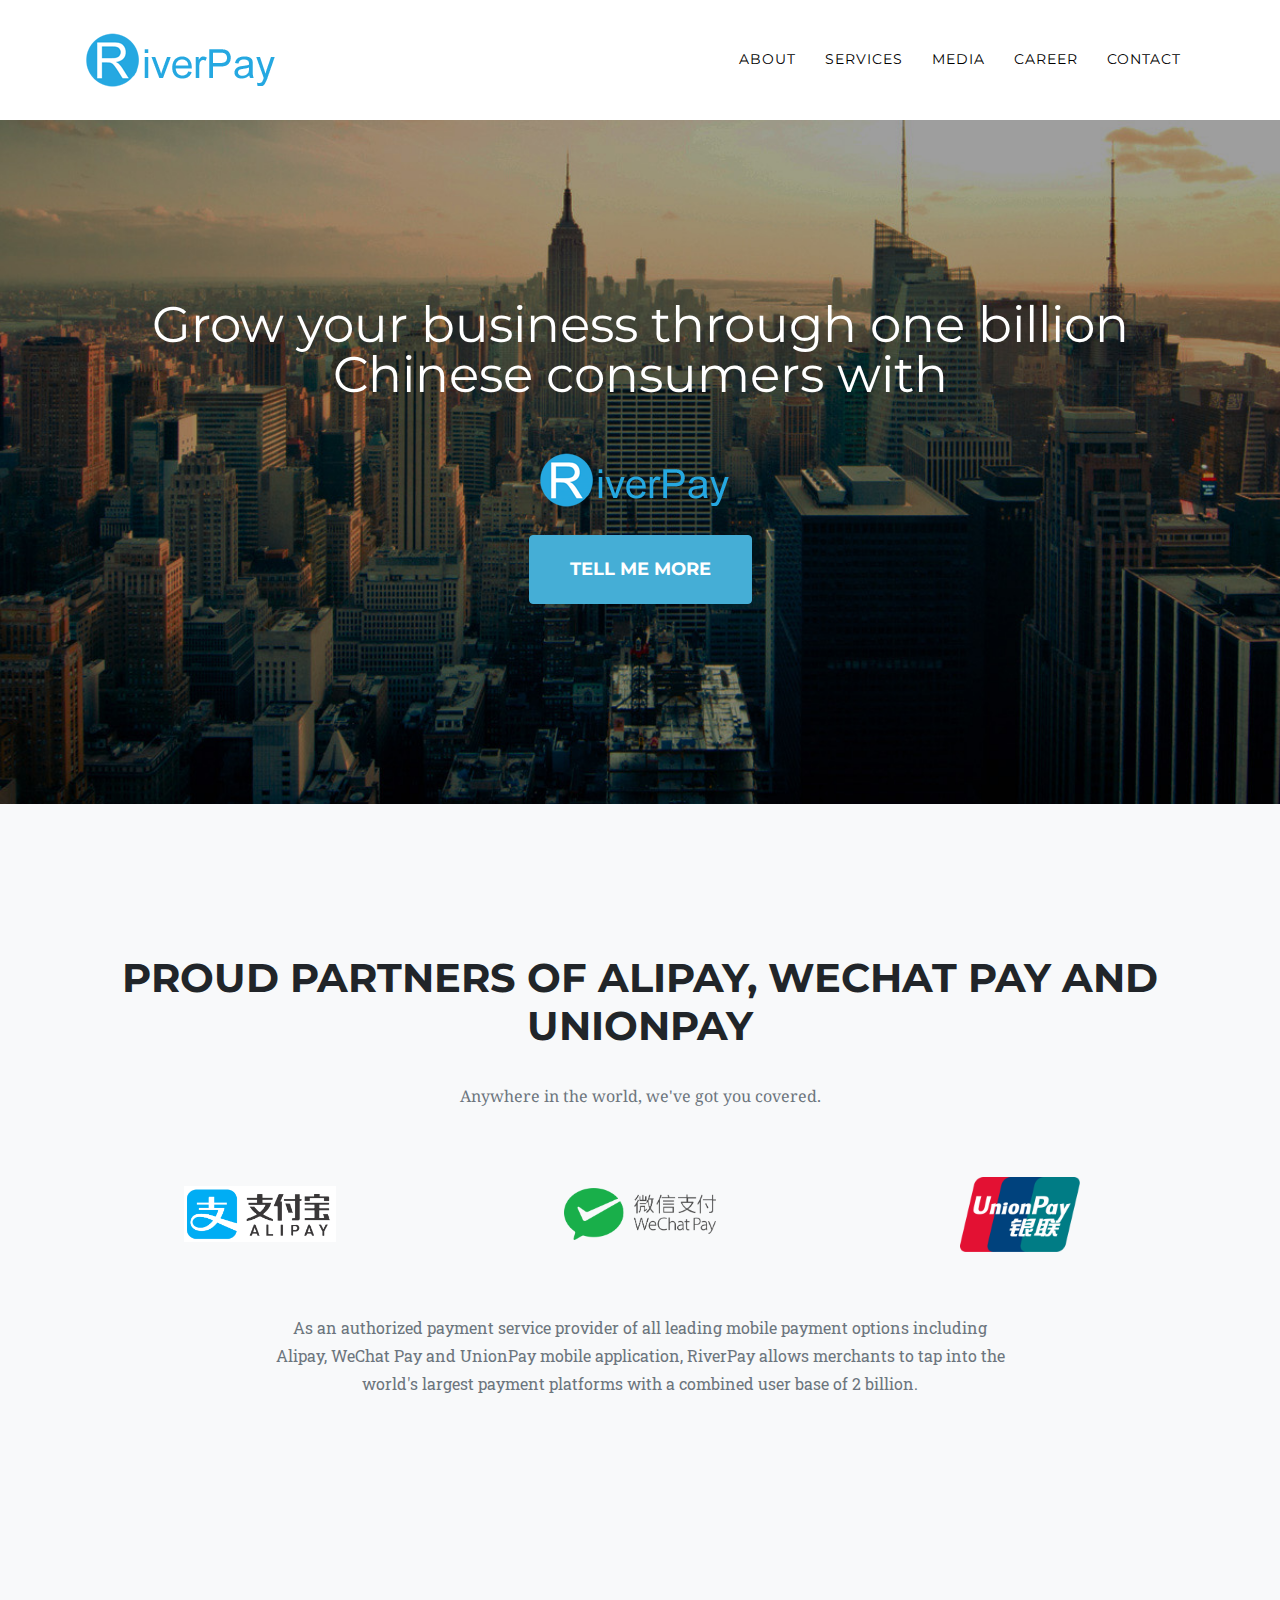
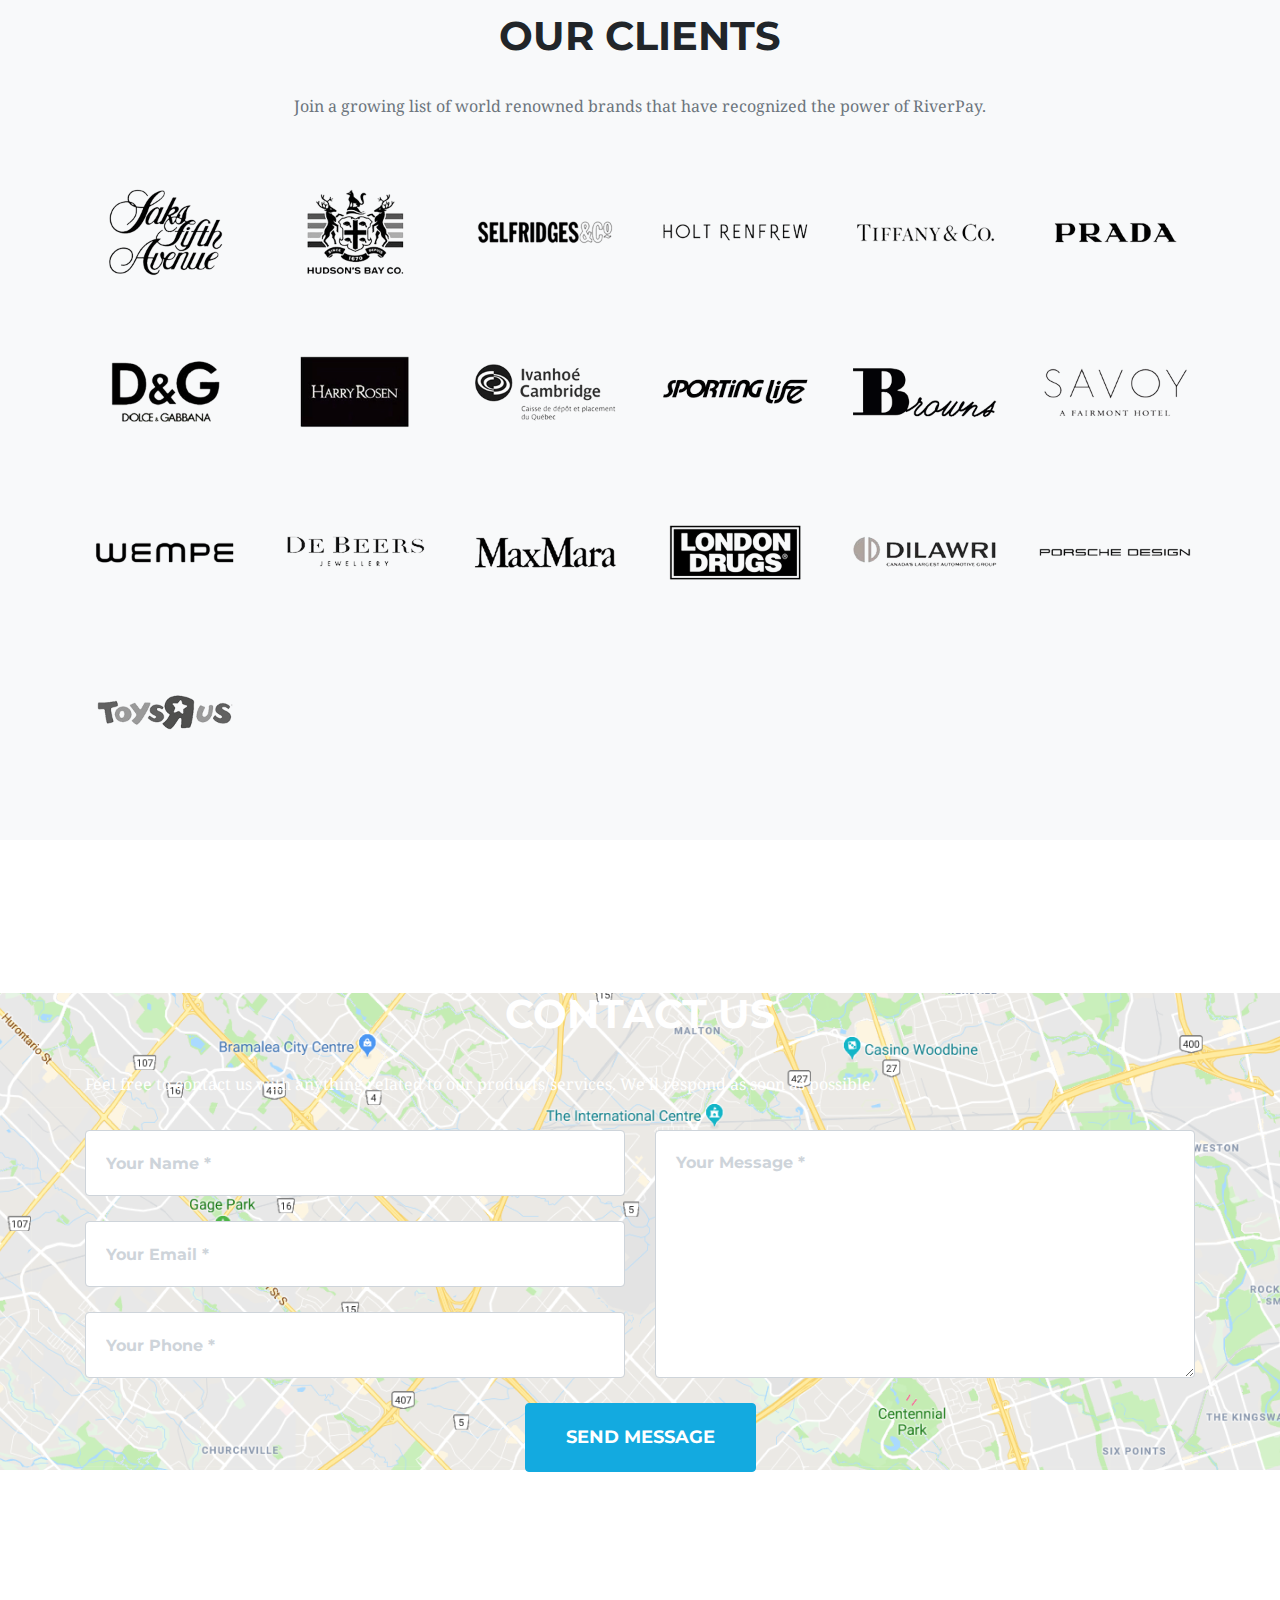
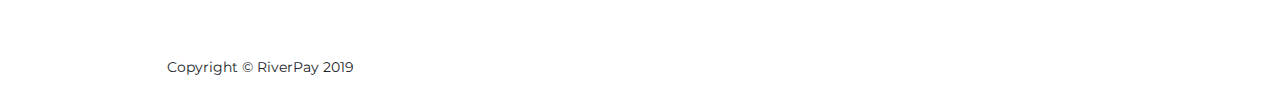
==== commit 692bd73d: "updated meta" ====
--- a/index.html
+++ b/index.html
@@ -5,10 +5,11 @@
 
   <meta charset="utf-8">
   <meta name="viewport" content="width=device-width, initial-scale=1, shrink-to-fit=no">
-  <meta name="description" content="">
+  <meta name="description" content="An Alipay and WeChat Pay authorized fintech company that offers payment solutions and settlement services to connect global merchants with Chinese consumers">
   <meta name="author" content="">
-
-  <title>RiverPayment Home</title>
+  <meta name="keywords" content="riverpay, alipay, wechat pay, unionpay, mobile payment, alipay global, Alipay international, online payment, fintech, citcon, snappay motion pay, motionpay, ott, ottpay">
+
+  <title>AliPay & WeChat Pay authorized payment provider | RiverPay</title>
 
   <!-- Bootstrap core CSS -->
   <link href="vendor/bootstrap/css/bootstrap.min.css" rel="stylesheet">
@@ -29,7 +30,7 @@
 <body id="page-top">
 
   <!-- Navigation -->
-  <nav class="navbar navbar-expand-lg navbar-dark fixed-top shadow" id="mainNav">
+  <nav class="navbar navbar-expand-lg navbar-dark fixed-top" id="mainNav">
     <div class="container">
       <a class="navbar-brand js-scroll-trigger" href="#page-top"><img src="img/logos/rplogo.png"></a>
       <button class="navbar-toggler navbar-toggler-right" type="button" data-toggle="collapse" data-target="#navbarResponsive" aria-controls="navbarResponsive" aria-expanded="false" aria-label="Toggle navigation">
@@ -45,13 +46,13 @@
               <a class="nav-link js-scroll-trigger" href="service.html">Services</a>
           </li>
           <li class="nav-item">
+            <a class="nav-link js-scroll-trigger" href="media.html">Media</a>
+          </li>
+          <li class="nav-item">
             <a class="nav-link js-scroll-trigger" href="career.html">Career</a>
           </li>
           <li class="nav-item">
             <a class="nav-link js-scroll-trigger" href="contact.html">Contact</a>
-          </li>
-          <li class="nav-item">
-            <a class="nav-link js-scroll-trigger" href="test.html">Media</a>
           </li>
         </ul>
       </div>
@@ -519,6 +520,51 @@
     </div>
   </section>
 
+  <!-- Contact -->
+  <section id="contact">
+    <div class="container">
+      <div class="row">
+        <div class="col-lg-12 text-center">
+          <h2 class="section-heading text-uppercase">Contact Us</h2>
+          <h3 class="section-subheading" style="color: white;">Feel free to contact us with anything related to our products/services. We’ll respond as soon as possible.</h3>
+        </div>
+      </div>
+      <div class="row">
+        <div class="col-lg-12">
+          <form id="contactForm" name="sentMessage" novalidate="novalidate">
+            <div class="row">
+              <div class="col-md-6">
+                <div class="form-group">
+                  <input class="form-control" id="name" type="text" placeholder="Your Name *" required="required" data-validation-required-message="Please enter your name.">
+                  <p class="help-block text-danger"></p>
+                </div>
+                <div class="form-group">
+                  <input class="form-control" id="email" type="email" placeholder="Your Email *" required="required" data-validation-required-message="Please enter your email address.">
+                  <p class="help-block text-danger"></p>
+                </div>
+                <div class="form-group">
+                  <input class="form-control" id="phone" type="tel" placeholder="Your Phone *" required="required" data-validation-required-message="Please enter your phone number.">
+                  <p class="help-block text-danger"></p>
+                </div>
+              </div>
+              <div class="col-md-6">
+                <div class="form-group">
+                  <textarea class="form-control" id="message" placeholder="Your Message *" required="required" data-validation-required-message="Please enter a message."></textarea>
+                  <p class="help-block text-danger"></p>
+                </div>
+              </div>
+              <div class="clearfix"></div>
+              <div class="col-lg-12 text-center">
+                <div id="success"></div>
+                <button id="sendMessageButton" class="btn btn-primary btn-xl text-uppercase" type="submit">Send Message</button>
+              </div>
+            </div>
+          </form>
+        </div>
+      </div>
+    </div>
+  </section>
+
   <!-- Footer -->
   <footer>
     <div class="container">
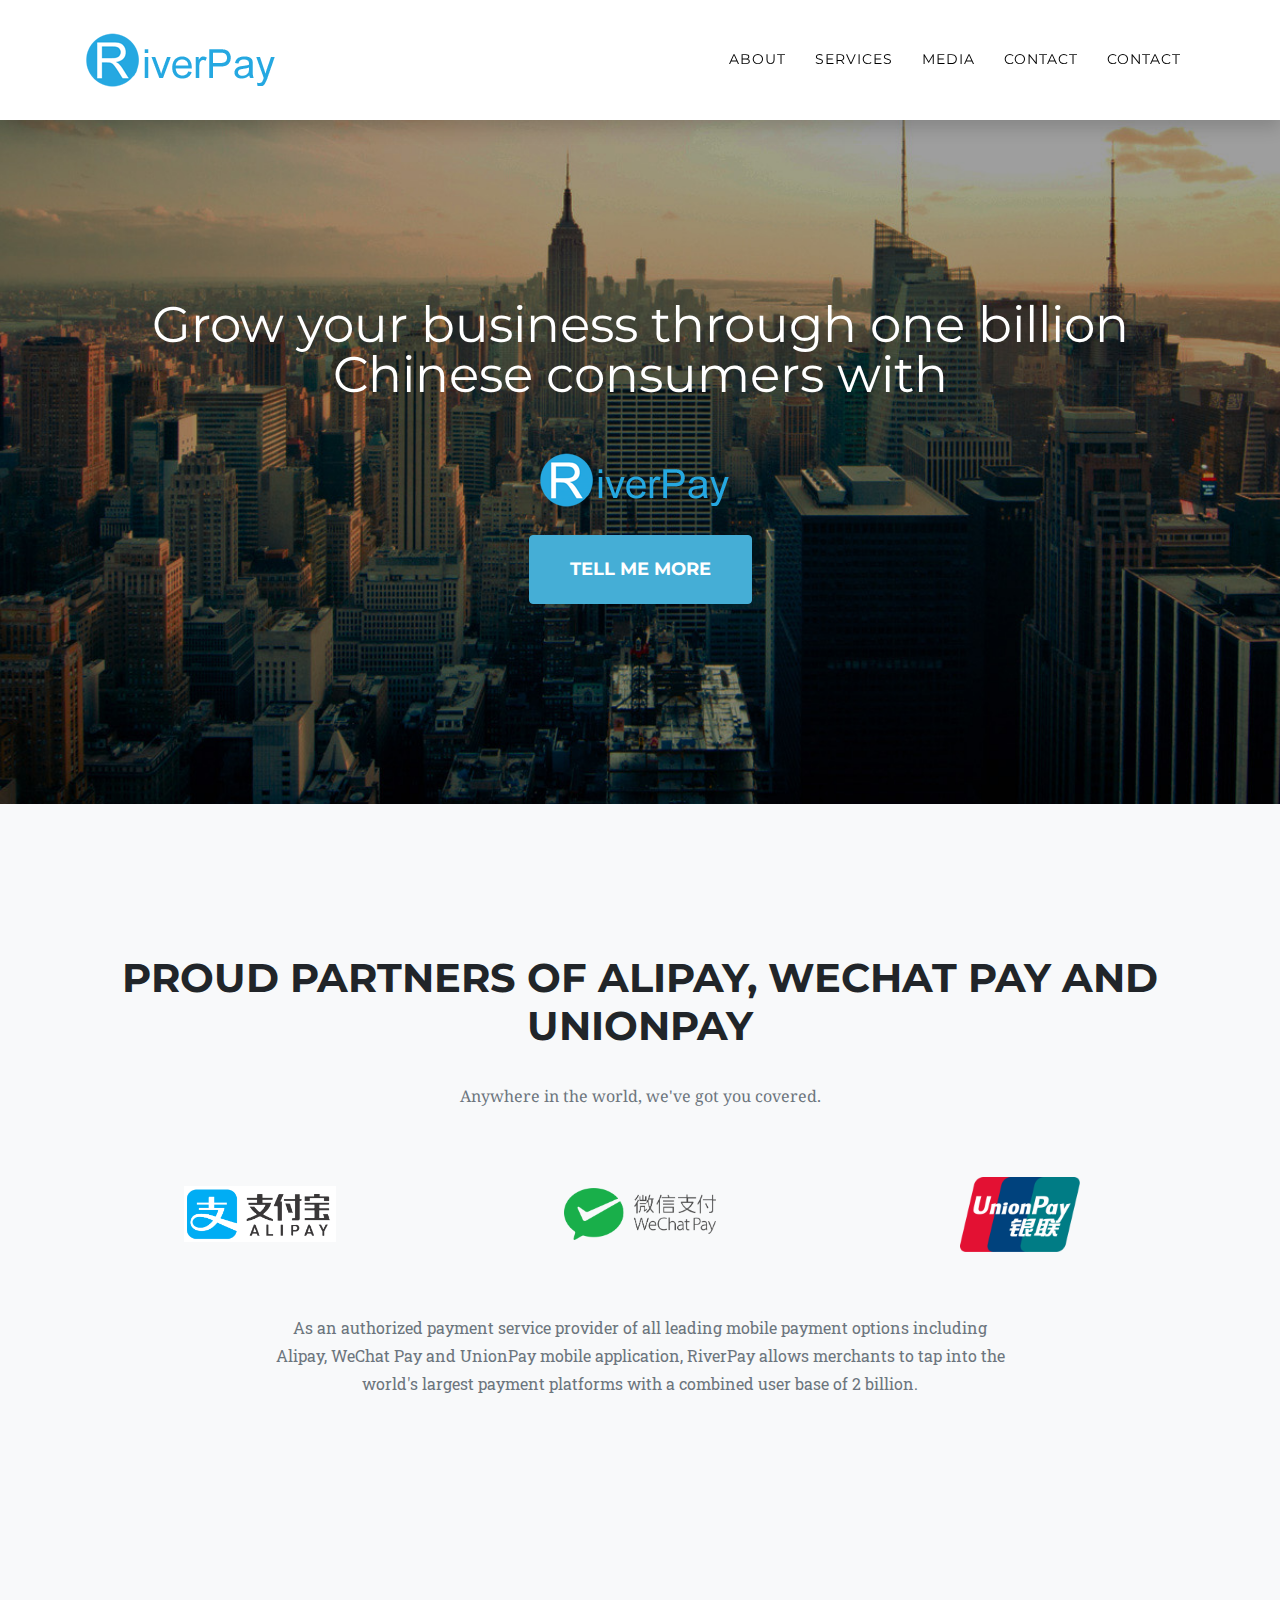
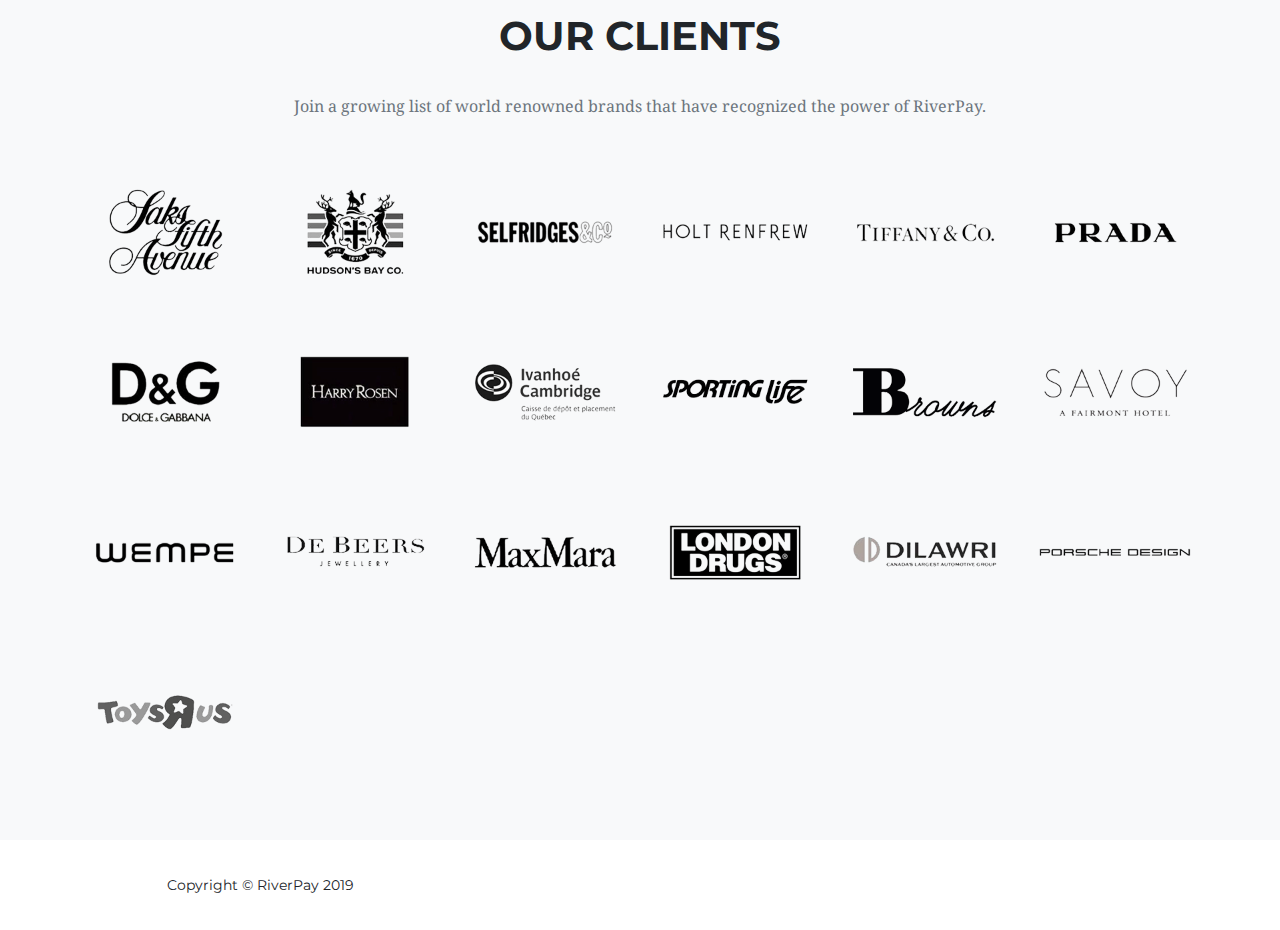
==== commit c9e1054a: "Merge branch 'merge-two' of https://github.com/djfliu-rp/startbootstrap-agency into merge-two" ====
--- a/index.html
+++ b/index.html
@@ -30,7 +30,7 @@
 <body id="page-top">
 
   <!-- Navigation -->
-  <nav class="navbar navbar-expand-lg navbar-dark fixed-top" id="mainNav">
+  <nav class="navbar navbar-expand-lg navbar-dark fixed-top shadow" id="mainNav">
     <div class="container">
       <a class="navbar-brand js-scroll-trigger" href="#page-top"><img src="img/logos/rplogo.png"></a>
       <button class="navbar-toggler navbar-toggler-right" type="button" data-toggle="collapse" data-target="#navbarResponsive" aria-controls="navbarResponsive" aria-expanded="false" aria-label="Toggle navigation">
@@ -49,7 +49,7 @@
             <a class="nav-link js-scroll-trigger" href="media.html">Media</a>
           </li>
           <li class="nav-item">
-            <a class="nav-link js-scroll-trigger" href="career.html">Career</a>
+            <a class="nav-link js-scroll-trigger" href="contact.html">Contact</a>
           </li>
           <li class="nav-item">
             <a class="nav-link js-scroll-trigger" href="contact.html">Contact</a>
@@ -515,51 +515,6 @@
           <a href="http://www.toysrus.ca/">
             <img class="img-fluid d-block mx-auto rounded-circle z-depth-2" src="img/logos/toys_logo.png" alt="">
           </a>
-        </div>
-      </div>
-    </div>
-  </section>
-
-  <!-- Contact -->
-  <section id="contact">
-    <div class="container">
-      <div class="row">
-        <div class="col-lg-12 text-center">
-          <h2 class="section-heading text-uppercase">Contact Us</h2>
-          <h3 class="section-subheading" style="color: white;">Feel free to contact us with anything related to our products/services. We’ll respond as soon as possible.</h3>
-        </div>
-      </div>
-      <div class="row">
-        <div class="col-lg-12">
-          <form id="contactForm" name="sentMessage" novalidate="novalidate">
-            <div class="row">
-              <div class="col-md-6">
-                <div class="form-group">
-                  <input class="form-control" id="name" type="text" placeholder="Your Name *" required="required" data-validation-required-message="Please enter your name.">
-                  <p class="help-block text-danger"></p>
-                </div>
-                <div class="form-group">
-                  <input class="form-control" id="email" type="email" placeholder="Your Email *" required="required" data-validation-required-message="Please enter your email address.">
-                  <p class="help-block text-danger"></p>
-                </div>
-                <div class="form-group">
-                  <input class="form-control" id="phone" type="tel" placeholder="Your Phone *" required="required" data-validation-required-message="Please enter your phone number.">
-                  <p class="help-block text-danger"></p>
-                </div>
-              </div>
-              <div class="col-md-6">
-                <div class="form-group">
-                  <textarea class="form-control" id="message" placeholder="Your Message *" required="required" data-validation-required-message="Please enter a message."></textarea>
-                  <p class="help-block text-danger"></p>
-                </div>
-              </div>
-              <div class="clearfix"></div>
-              <div class="col-lg-12 text-center">
-                <div id="success"></div>
-                <button id="sendMessageButton" class="btn btn-primary btn-xl text-uppercase" type="submit">Send Message</button>
-              </div>
-            </div>
-          </form>
         </div>
       </div>
     </div>
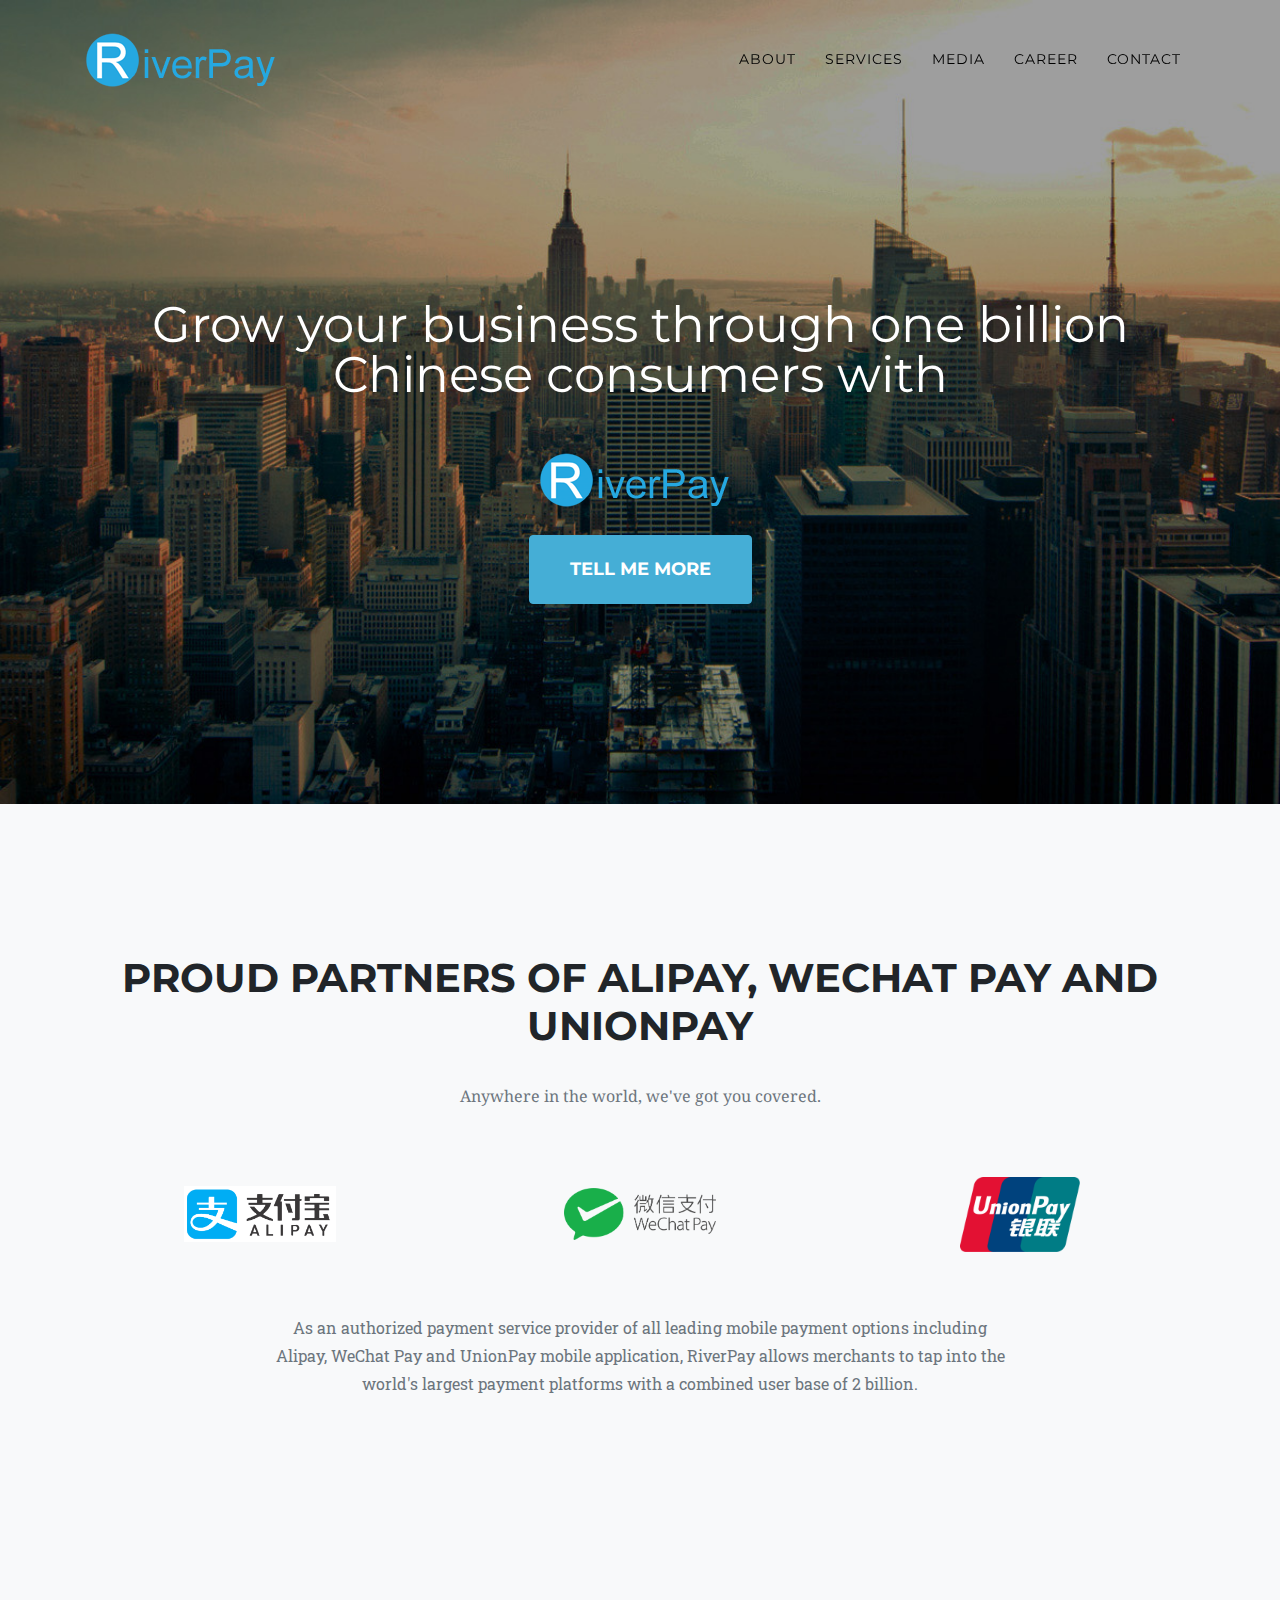
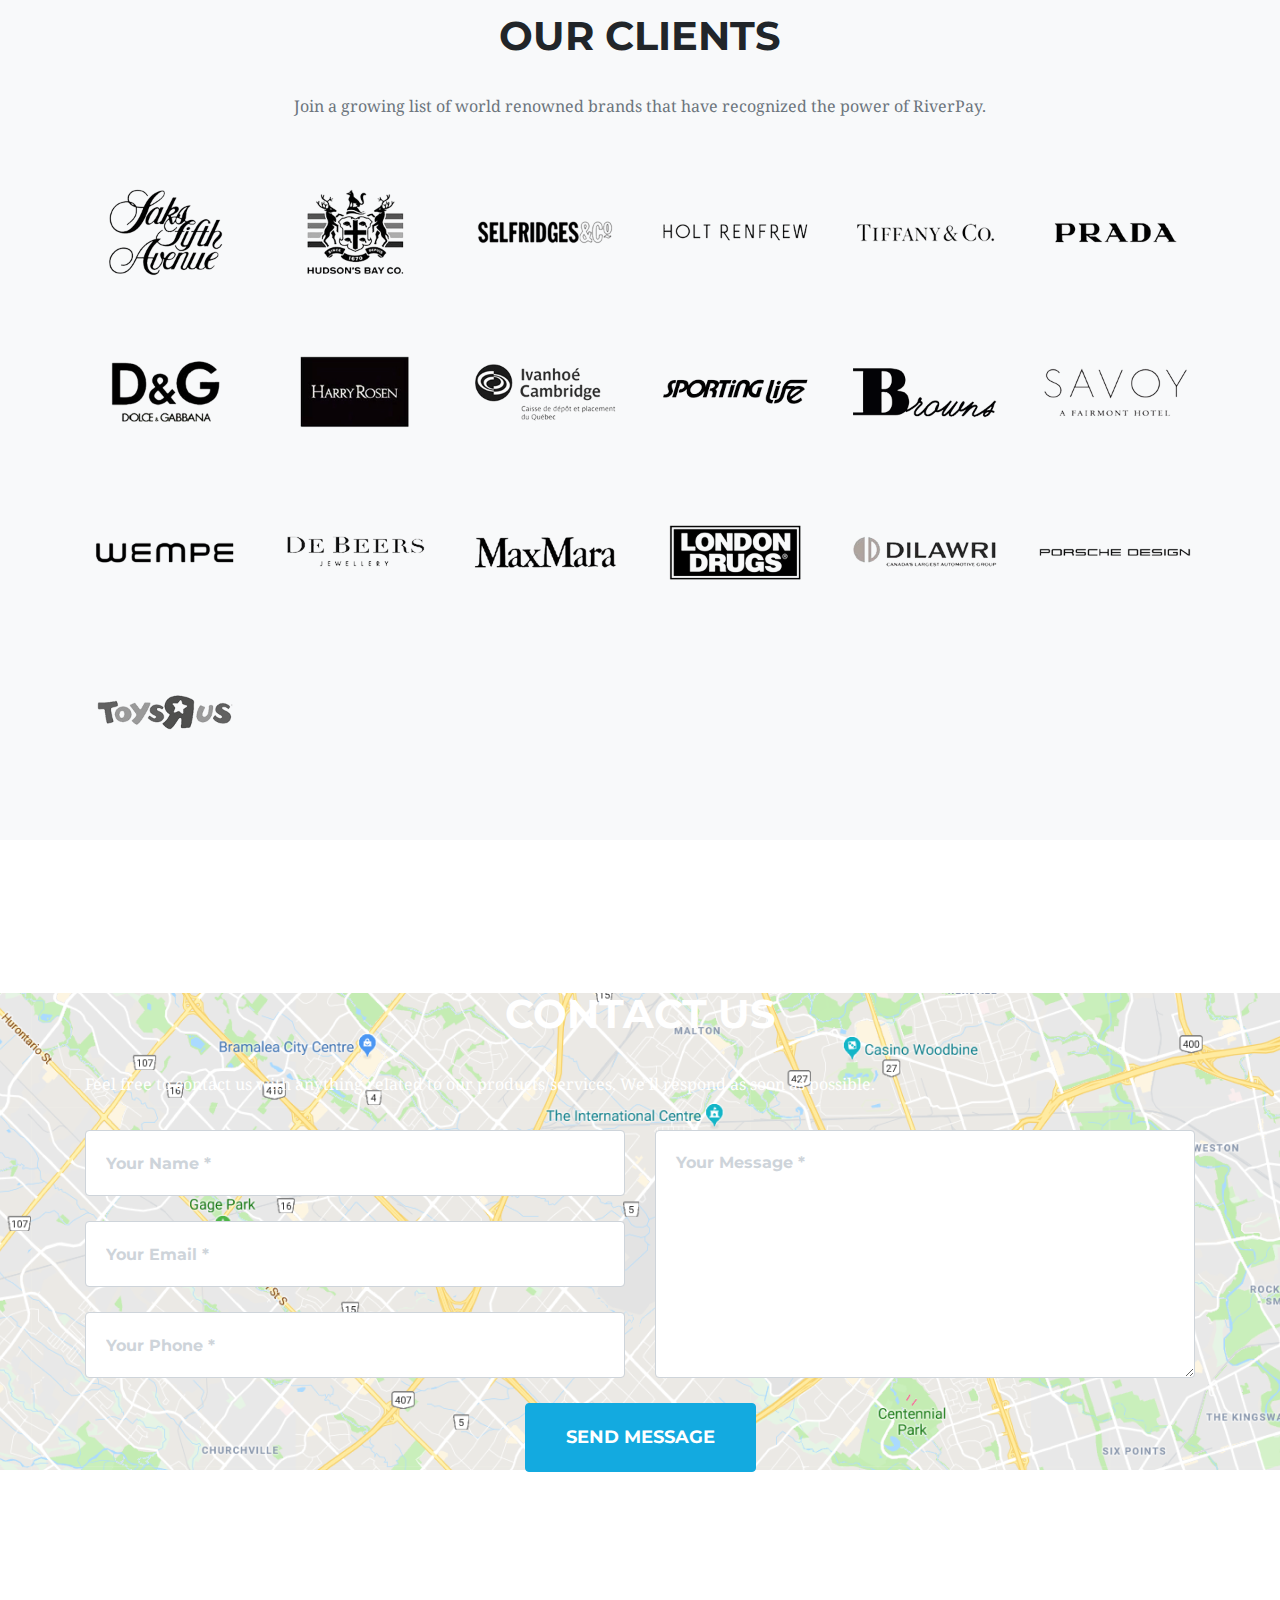
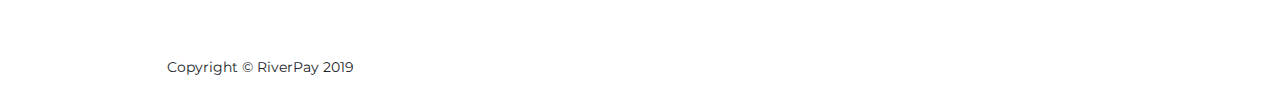
==== commit 4c232bcd: "Revert "Merge branch 'merge-two' of https://github.com/djfliu-rp/startbootstrap-agency into merge-tw" ====
--- a/index.html
+++ b/index.html
@@ -30,7 +30,7 @@
 <body id="page-top">
 
   <!-- Navigation -->
-  <nav class="navbar navbar-expand-lg navbar-dark fixed-top shadow" id="mainNav">
+  <nav class="navbar navbar-expand-lg navbar-dark fixed-top" id="mainNav">
     <div class="container">
       <a class="navbar-brand js-scroll-trigger" href="#page-top"><img src="img/logos/rplogo.png"></a>
       <button class="navbar-toggler navbar-toggler-right" type="button" data-toggle="collapse" data-target="#navbarResponsive" aria-controls="navbarResponsive" aria-expanded="false" aria-label="Toggle navigation">
@@ -49,7 +49,7 @@
             <a class="nav-link js-scroll-trigger" href="media.html">Media</a>
           </li>
           <li class="nav-item">
-            <a class="nav-link js-scroll-trigger" href="contact.html">Contact</a>
+            <a class="nav-link js-scroll-trigger" href="career.html">Career</a>
           </li>
           <li class="nav-item">
             <a class="nav-link js-scroll-trigger" href="contact.html">Contact</a>
@@ -520,6 +520,51 @@
     </div>
   </section>
 
+  <!-- Contact -->
+  <section id="contact">
+    <div class="container">
+      <div class="row">
+        <div class="col-lg-12 text-center">
+          <h2 class="section-heading text-uppercase">Contact Us</h2>
+          <h3 class="section-subheading" style="color: white;">Feel free to contact us with anything related to our products/services. We’ll respond as soon as possible.</h3>
+        </div>
+      </div>
+      <div class="row">
+        <div class="col-lg-12">
+          <form id="contactForm" name="sentMessage" novalidate="novalidate">
+            <div class="row">
+              <div class="col-md-6">
+                <div class="form-group">
+                  <input class="form-control" id="name" type="text" placeholder="Your Name *" required="required" data-validation-required-message="Please enter your name.">
+                  <p class="help-block text-danger"></p>
+                </div>
+                <div class="form-group">
+                  <input class="form-control" id="email" type="email" placeholder="Your Email *" required="required" data-validation-required-message="Please enter your email address.">
+                  <p class="help-block text-danger"></p>
+                </div>
+                <div class="form-group">
+                  <input class="form-control" id="phone" type="tel" placeholder="Your Phone *" required="required" data-validation-required-message="Please enter your phone number.">
+                  <p class="help-block text-danger"></p>
+                </div>
+              </div>
+              <div class="col-md-6">
+                <div class="form-group">
+                  <textarea class="form-control" id="message" placeholder="Your Message *" required="required" data-validation-required-message="Please enter a message."></textarea>
+                  <p class="help-block text-danger"></p>
+                </div>
+              </div>
+              <div class="clearfix"></div>
+              <div class="col-lg-12 text-center">
+                <div id="success"></div>
+                <button id="sendMessageButton" class="btn btn-primary btn-xl text-uppercase" type="submit">Send Message</button>
+              </div>
+            </div>
+          </form>
+        </div>
+      </div>
+    </div>
+  </section>
+
   <!-- Footer -->
   <footer>
     <div class="container">
--- a/css/about.css
+++ b/css/about.css
@@ -152,6 +152,7 @@
       -webkit-transition: padding-top 0.3s, padding-bottom 0.3s;
       transition: padding-top 0.3s, padding-bottom 0.3s;
       border: none;
+      background-color: transparent;
     }
     #mainNav .navbar-brand {
       font-size: 1.75em;
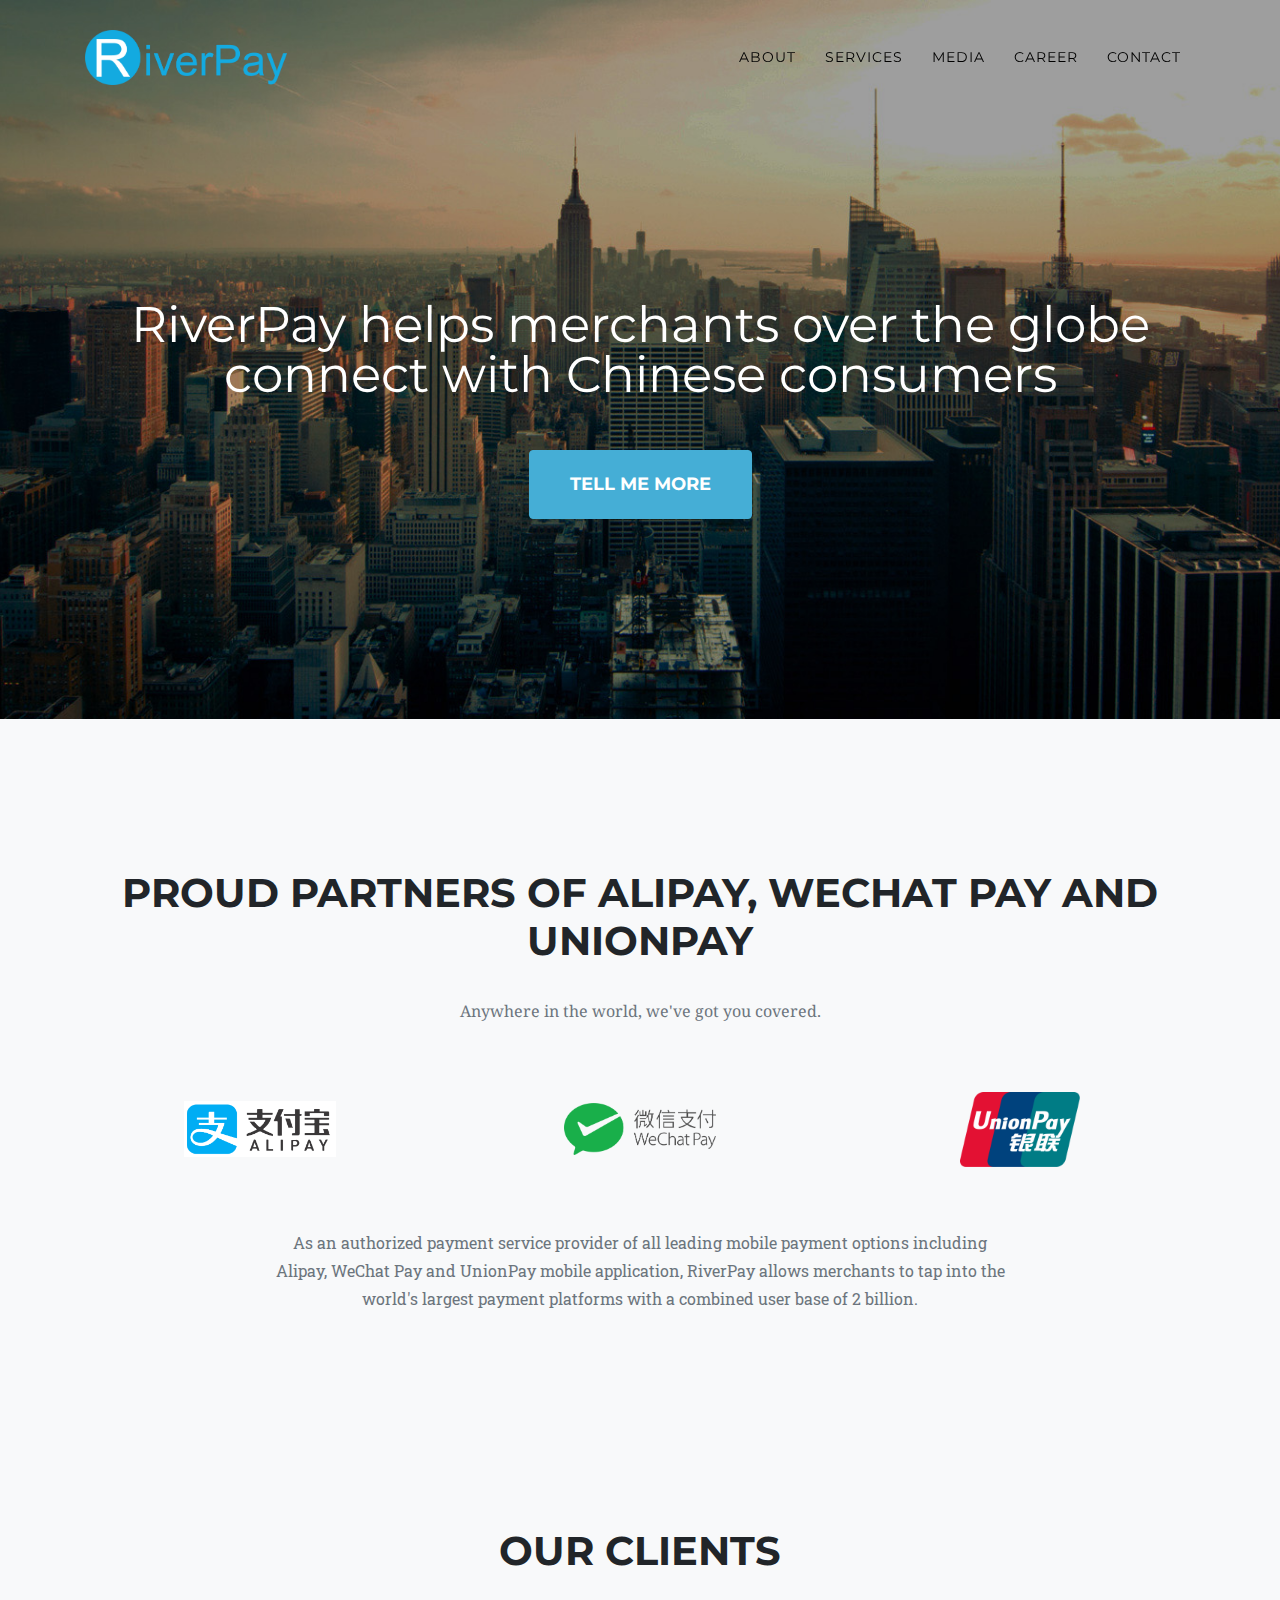
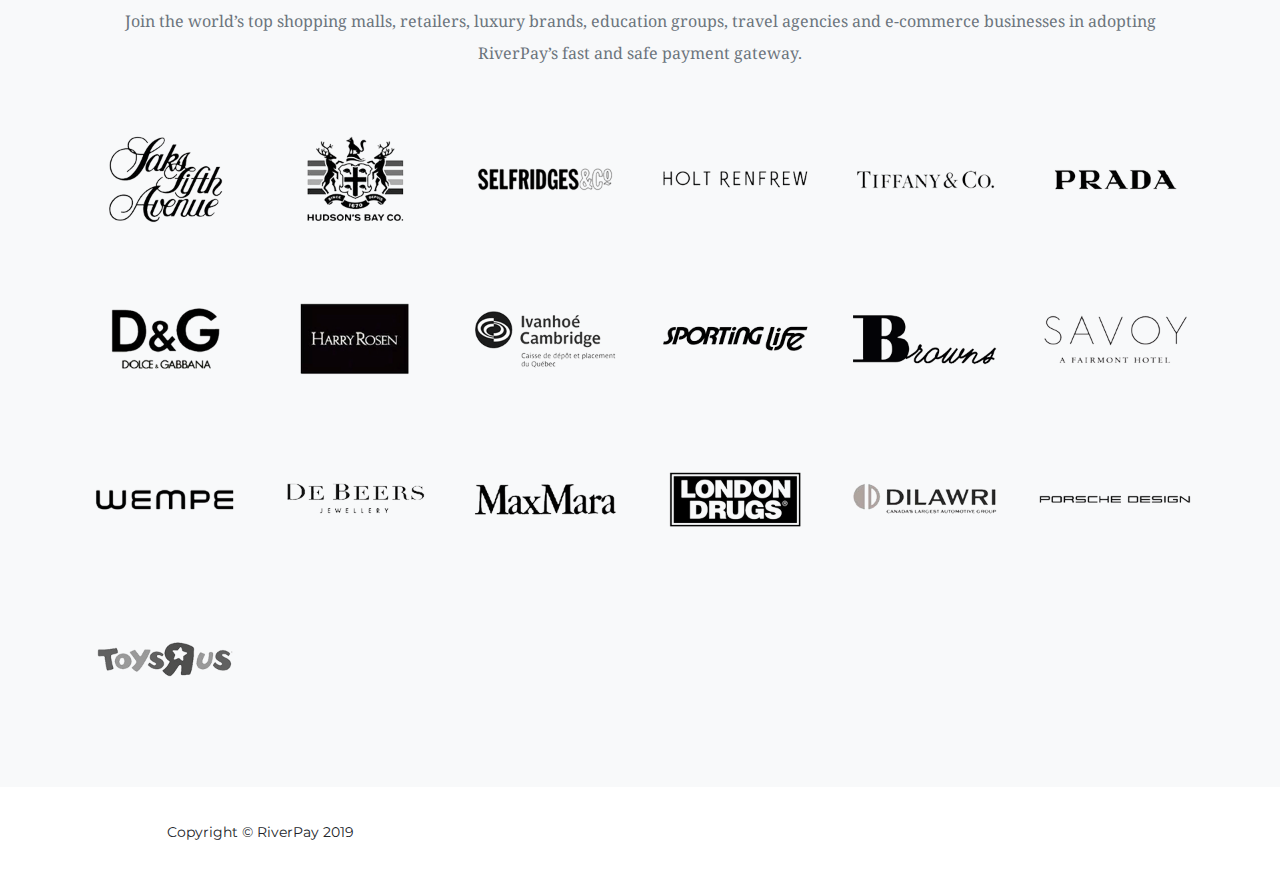
==== commit c12e24f8: "Added more info to Service" ====
--- a/index.html
+++ b/index.html
@@ -32,7 +32,7 @@
   <!-- Navigation -->
   <nav class="navbar navbar-expand-lg navbar-dark fixed-top" id="mainNav">
     <div class="container">
-      <a class="navbar-brand js-scroll-trigger" href="#page-top"><img src="img/logos/rplogo.png"></a>
+      <a class="navbar-brand js-scroll-trigger" href="#page-top"><img src="img/about/rpay.png" style="width:202px; height: auto;"></a>
       <button class="navbar-toggler navbar-toggler-right" type="button" data-toggle="collapse" data-target="#navbarResponsive" aria-controls="navbarResponsive" aria-expanded="false" aria-label="Toggle navigation">
         Menu
         <i class="fas fa-bars"></i>
@@ -63,8 +63,8 @@
   <header class="masthead" style="background-image: url('./img/bg.jpg');">
     <div class="container">
       <div class="intro-text">
-        <div class="intro-lead-in" style="color: white">Grow your business through one billion Chinese consumers with</div>
-        <div class="intro-heading text-uppercase" style="color: #45aed6; font-size: xx-large"><img src="img/logos/rplogo.png"></div>
+        <div class="intro-lead-in" style="color: white">RiverPay helps merchants over the globe connect with Chinese consumers</div>
+        
         <a class="btn btn-primary btn-xl text-uppercase js-scroll-trigger" style="background-color: #45aed6; border-color: #45aed6;" href="#Intro">Tell Me More</a>
       </div>
     </div>
@@ -321,11 +321,11 @@
   </section> -->
 
   <!-- Team -->
- <!-- <section class="bg-light" id="team">
+ <!-- <section class="bg-light">
     <div class="container">
       <div class="row">
         <div class="col-lg-12 text-center">
-          <h2 class="section-heading text-uppercase">Our Amazing Team</h2>
+          <h2 class="section-heading text-uppercase">Why RiverPay</h2>
           <h3 class="section-subheading text-muted">Lorem ipsum dolor sit amet consectetur.</h3>
         </div>
       </div>
@@ -417,7 +417,7 @@
       <div class="row">
         <div class="col-lg-12 text-center">
           <h2 class="section-heading text-uppercase">Our Clients</h2>
-          <h3 class="section-subheading text-muted" style="text-align: center;">Join a growing list of world renowned brands that have recognized the power of RiverPay.</h3>
+          <h3 class="section-subheading text-muted" style="text-align: center;">Join the world’s top shopping malls, retailers, luxury brands, education groups, travel agencies and e-commerce businesses in adopting RiverPay’s fast and safe payment gateway.</h3>
         </div>
       </div>
       <div class="row">
@@ -520,50 +520,7 @@
     </div>
   </section>
 
-  <!-- Contact -->
-  <section id="contact">
-    <div class="container">
-      <div class="row">
-        <div class="col-lg-12 text-center">
-          <h2 class="section-heading text-uppercase">Contact Us</h2>
-          <h3 class="section-subheading" style="color: white;">Feel free to contact us with anything related to our products/services. We’ll respond as soon as possible.</h3>
-        </div>
-      </div>
-      <div class="row">
-        <div class="col-lg-12">
-          <form id="contactForm" name="sentMessage" novalidate="novalidate">
-            <div class="row">
-              <div class="col-md-6">
-                <div class="form-group">
-                  <input class="form-control" id="name" type="text" placeholder="Your Name *" required="required" data-validation-required-message="Please enter your name.">
-                  <p class="help-block text-danger"></p>
-                </div>
-                <div class="form-group">
-                  <input class="form-control" id="email" type="email" placeholder="Your Email *" required="required" data-validation-required-message="Please enter your email address.">
-                  <p class="help-block text-danger"></p>
-                </div>
-                <div class="form-group">
-                  <input class="form-control" id="phone" type="tel" placeholder="Your Phone *" required="required" data-validation-required-message="Please enter your phone number.">
-                  <p class="help-block text-danger"></p>
-                </div>
-              </div>
-              <div class="col-md-6">
-                <div class="form-group">
-                  <textarea class="form-control" id="message" placeholder="Your Message *" required="required" data-validation-required-message="Please enter a message."></textarea>
-                  <p class="help-block text-danger"></p>
-                </div>
-              </div>
-              <div class="clearfix"></div>
-              <div class="col-lg-12 text-center">
-                <div id="success"></div>
-                <button id="sendMessageButton" class="btn btn-primary btn-xl text-uppercase" type="submit">Send Message</button>
-              </div>
-            </div>
-          </form>
-        </div>
-      </div>
-    </div>
-  </section>
+ 
 
   <!-- Footer -->
   <footer>
